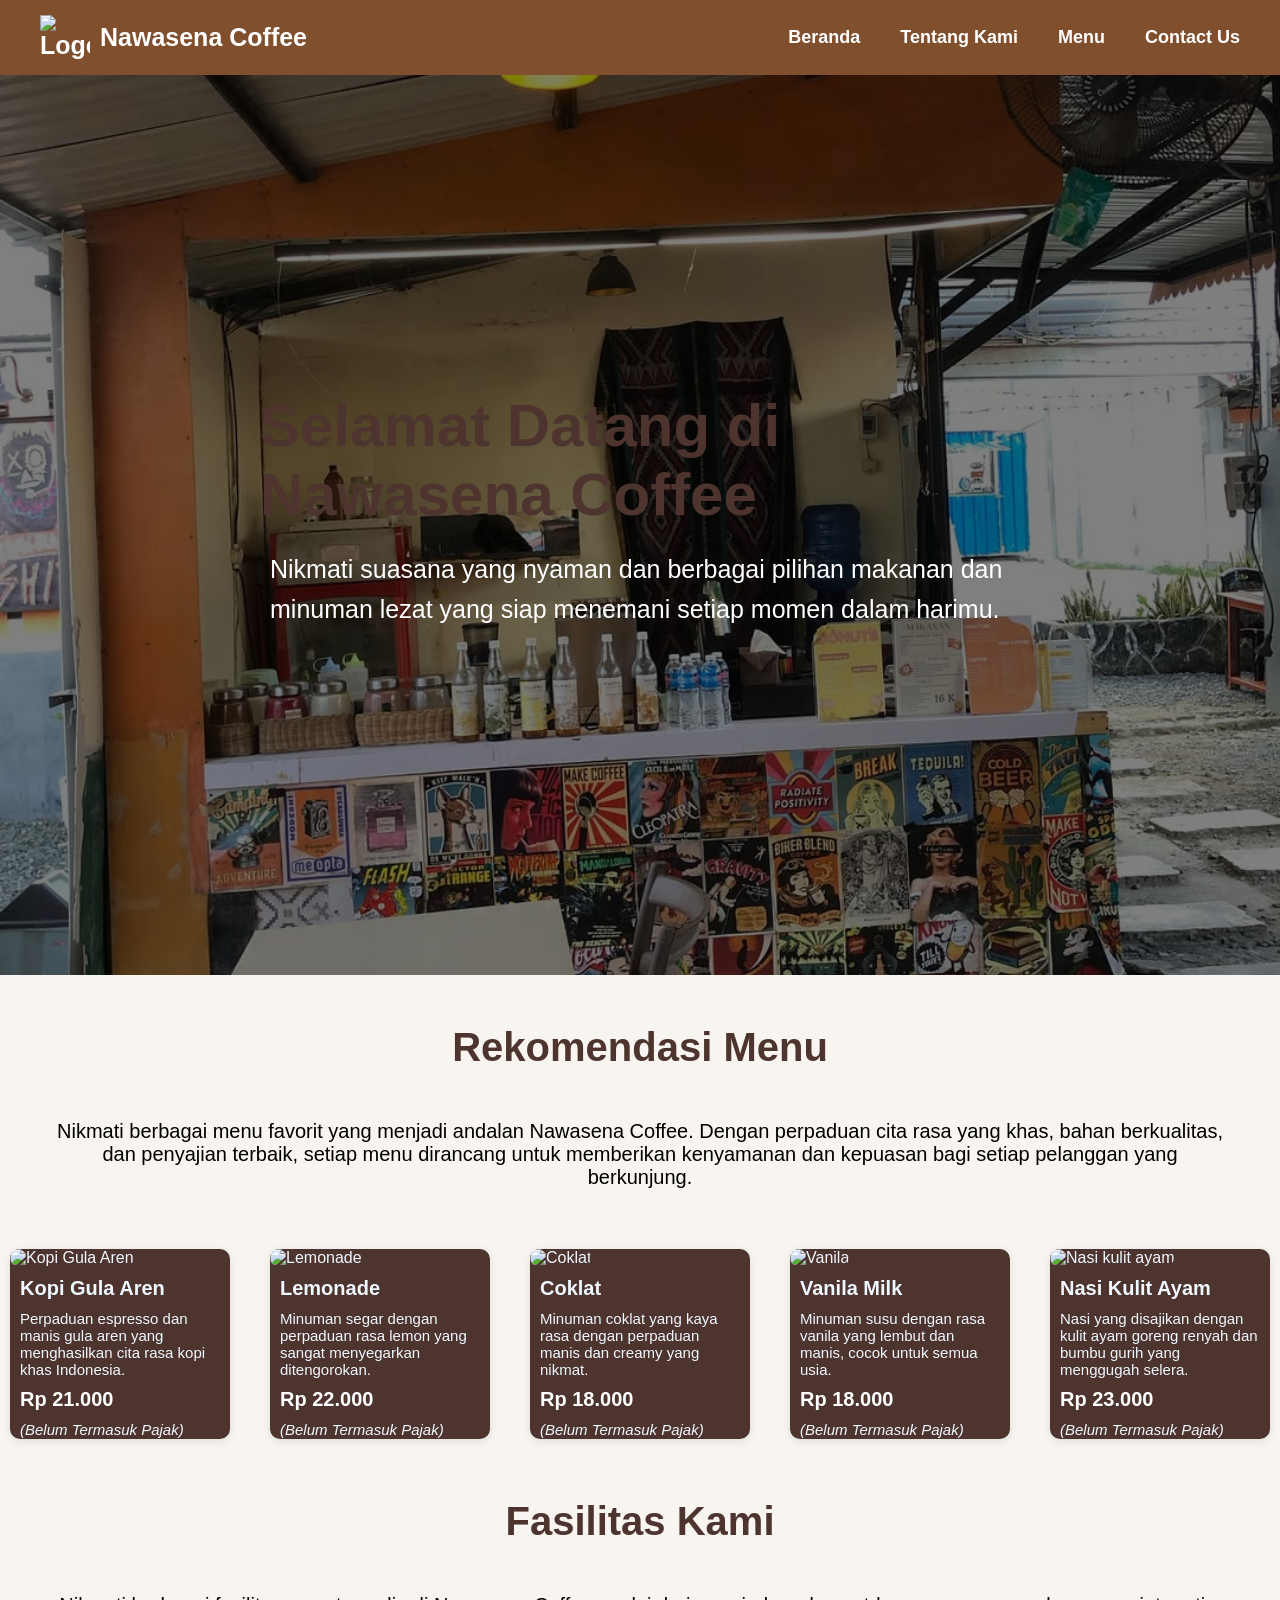
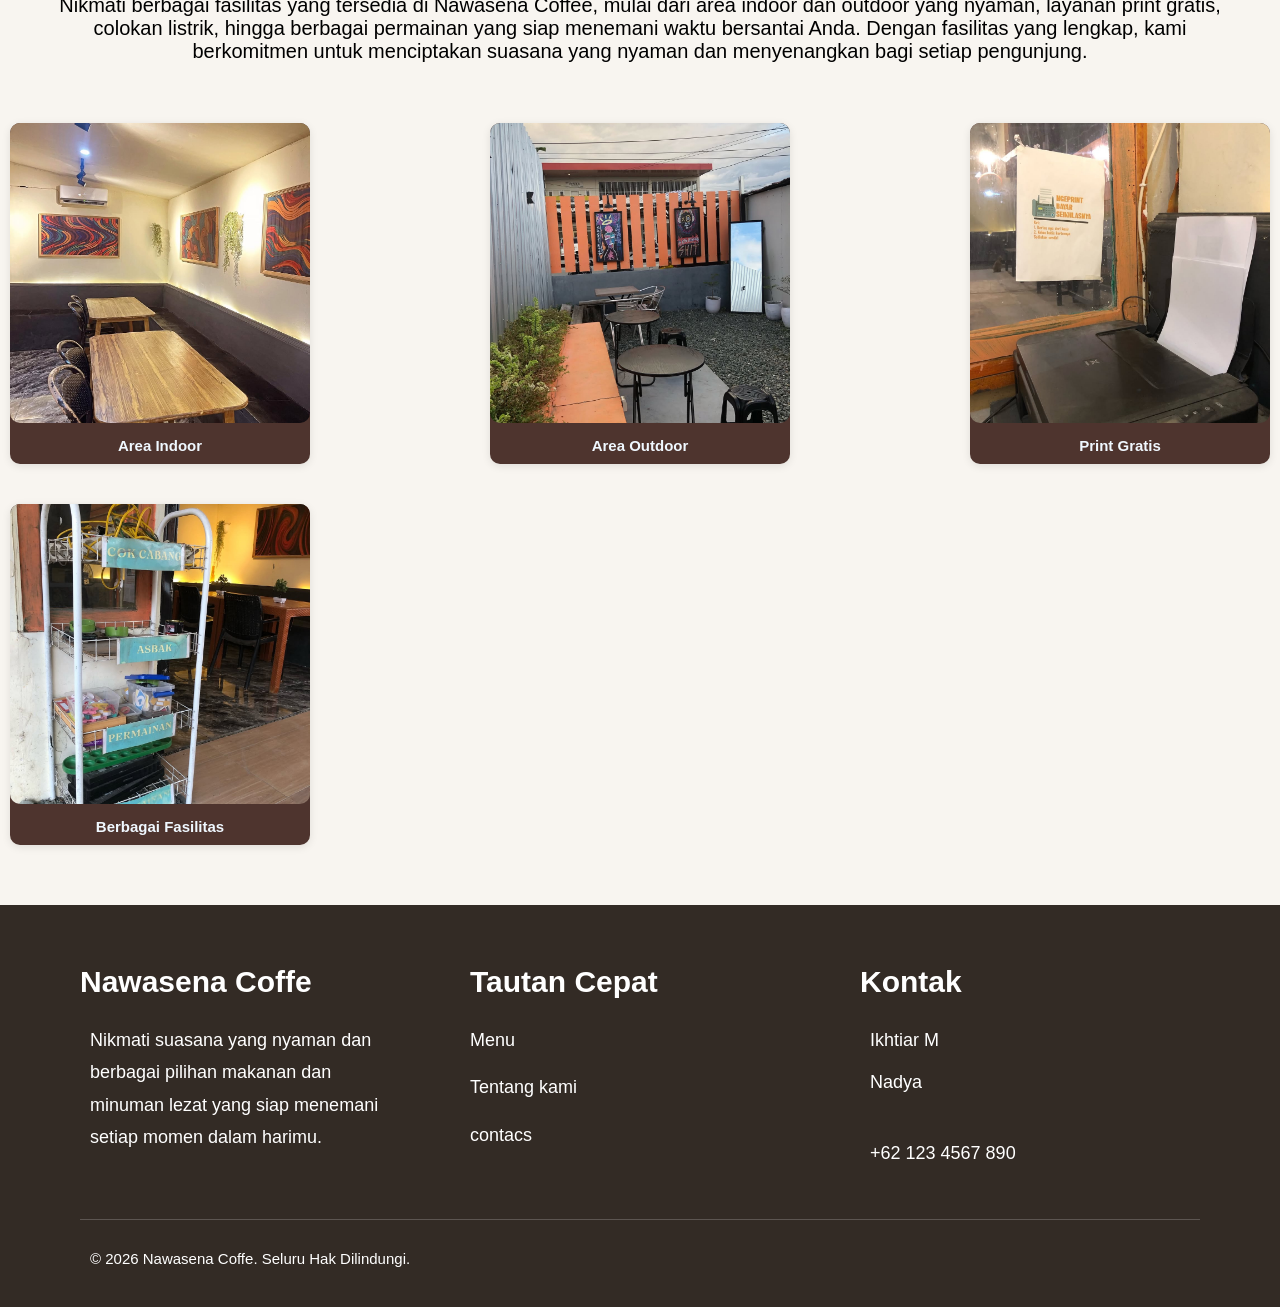
==== index.html @ 740e4eff "Update index.html" ====
<!DOCTYPE html>
<html lang="en">
<head>
    <meta charset="UTF-8">
    <meta name="viewport" content="width=device-width, initial-scale=1.0">
    <title>Submission Team 9</title>
    <link rel="icon" href="logo.png">
    <link rel="stylesheet" href="style.css">
</head>
<body>
    <!-- navbar  -->
    <nav class="navbar"> 
        <div class="logo"><img src="logo.png" alt="Logo"/>Nawasena Coffee</div>
        <div class="container">
            <ul>
                <li><a href="index.html">Beranda</a></li>
                <li><a href="about.html">Tentang Kami</a></li>
                <li><a href="menu.html">Menu</a></li>
                <li><a href="contac.html">Contact Us</a></li>
            </ul>
        </div>
    </nav>

    <section id="home">
        <div class="beranda">
            <h1>Selamat Datang di Nawasena Coffee</h1>
            <p>Nikmati suasana yang nyaman dan berbagai pilihan makanan dan minuman lezat yang siap menemani setiap momen dalam harimu.</p>
            
        </div>
    </section>

    <section id="menu">
        <h2 class="judul-about">Rekomendasi Menu</h2>
        <p class="penjelasan">Nikmati berbagai menu favorit yang menjadi andalan Nawasena Coffee. Dengan perpaduan cita rasa yang khas, bahan berkualitas, dan penyajian terbaik, setiap menu dirancang untuk memberikan kenyamanan dan kepuasan bagi setiap pelanggan yang berkunjung.</p>
        <div class="Menu-Favorit">

        <figure>
            <img src="https://i.pinimg.com/1200x/e1/e5/6a/e1e56ad797792c582b3ac7709dc11cc1.jpg" alt="Kopi Gula Aren">
            <div class="Nama-menu">Kopi Gula Aren</div>
            <p>Perpaduan espresso dan manis gula aren yang menghasilkan cita rasa kopi khas Indonesia.</p>
            <div class="Harga">Rp 21.000</div>
            <i>(Belum Termasuk Pajak)</i>
        </figure>

        <figure>
            <img src="https://i.pinimg.com/736x/85/42/96/8542968d713094dfc9afc2fe56195258.jpg" alt="Lemonade">
            <div class="Nama-menu">Lemonade</div>
            <p>Minuman segar dengan perpaduan rasa lemon yang sangat menyegarkan ditengorokan.</p>
            <div class="Harga">Rp 22.000</div>
            <i>(Belum Termasuk Pajak)</i>
        </figure>
        <figure>
            <img src="https://i.pinimg.com/1200x/49/d2/1b/49d21be8b47cee64b48fbe15bdab109b.jpg" alt="Coklat">
            <div class="Nama-menu">Coklat</div>
            <p>Minuman coklat yang kaya rasa dengan perpaduan manis dan creamy yang nikmat.</p>
            <div class="Harga">Rp 18.000</div>
            <i>(Belum Termasuk Pajak)</i>
        </figure>

        <figure>
            <img src="https://i.pinimg.com/736x/5d/8b/67/5d8b6707b55198d8dd37fbfe033009ef.jpg" alt="Vanila">
            <div class="Nama-menu">Vanila Milk</div>
            <p>Minuman susu dengan rasa vanila yang lembut dan manis, cocok untuk semua usia.</p>
            <div class="Harga">Rp 18.000</div>
            <i>(Belum Termasuk Pajak)</i>
        </figure>

        <figure>
            <img src="https://i.pinimg.com/736x/4a/c9/8c/4ac98c62cc4059598ee12367e605b5a5.jpg" alt="Nasi kulit ayam">
            <div class="Nama-menu">Nasi Kulit Ayam</div>
            <p>Nasi yang disajikan dengan kulit ayam goreng renyah dan bumbu gurih yang menggugah selera.</p>
            <div class="Harga">Rp 23.000</div>
            <i>(Belum Termasuk Pajak)</i>
        </figure>
    </div>

    </section>

    <section id="fasilitas">
        <h2 class="judul-about">Fasilitas Kami</h2>
        <p class="penjelasan">Nikmati berbagai fasilitas yang tersedia di Nawasena Coffee, mulai dari area indoor dan outdoor yang nyaman, layanan print gratis, colokan listrik, hingga berbagai permainan yang siap menemani waktu bersantai Anda. Dengan fasilitas yang lengkap, kami berkomitmen untuk menciptakan suasana yang nyaman dan menyenangkan bagi setiap pengunjung.</p>
        <div class="about-container">
            <figure>
                <img src="image\indoor.jpeg" alt="Area Indoor">
                <p>Area Indoor</p>
            </figure>

            <figure>
                <img src="image\outdoor.jpeg" alt="Area Outdoor">
                <p>Area Outdoor</p>
            </figure>

            <figure>
                <img src="image\print.jpeg" alt="Print Gratis">
                <p>Print Gratis</p>
            </figure>

            <figure>
                <img src="image\fasilitas.jpeg" alt="Fasilitas">
                <p>Berbagai Fasilitas</p>
            </figure>
        </div> 
    </section>
    
    <!-- footer -->
    <footer class="footer"> 
        <div class="diatur">
            <div class="Deskripsi">
            <h2>Nawasena Coffe</h2>
            <p>Nikmati suasana yang nyaman dan berbagai pilihan makanan dan minuman lezat yang siap menemani setiap momen dalam harimu.</p>
            </div>
            <div class="navigasi">
            <h3>Tautan Cepat</h3>
            <ul>
                <li><a href="Menu.html">Menu</a></li>
                <li><a href="about.html">Tentang kami</a></li>
                <li><a href="contac.html">contacs</a></li>
            </ul>
            </div>
            <div class="Kontak">
                <h3>Kontak</h3>
                <p>Ikhtiar M</p>
                <p>Nadya</p>
                <br>
                <p>+62 123 4567 890</p>
            </div>
        </div>
        <hr>
        <p>&copy; 2026 Nawasena Coffe. Seluru Hak Dilindungi.</p>
    </footer>
</body>
</html>
---- style.css ----
/* navbar */
*{
    margin: 0;
    padding: 0;
    box-sizing: border-box;
}

.navbar{
    position: sticky;
    top: 0;
    left: 0;
    width: 100%;
    height: 75px;
    display: flex;
    justify-content: space-between;
    align-items: center;
    padding: 5px 40px;
    background-color: rgb(128, 80, 46);
    z-index: 999;
}

.logo{
    display: flex;
    align-items: center;
    gap: 10px;
    font-size:25px;
    font-weight: 600;
    color: #ffffff;
}

.logo img{
    width: 50px;
}

.container ul{
    display: flex;
    gap: 40px;
    list-style: none;
    align-items: center;
}

.container ul li a{
    text-decoration: none;
    color: #ffffff;
    font-size: 18px;
    font-weight: 600;
}

.container ul li a:hover{
    border-bottom: 2px solid #c58a5c;
}

/* Beranda */
#home{
    height: 100vh;

    background-image:
        linear-gradient(
            rgba(0,0,0,0.5),
            rgba(0,0,0,0.5)
        ),
        url("image\\background beranda.jpeg");

    background-size: cover;
    background-position: center;
    background-repeat: no-repeat;

    display: flex;
    justify-content: center;
    align-items: center;
}

.beranda{
    text-align: left;
    color: white;
    max-width: 800px;
    padding: 20px;
}

.beranda h1{
    font-family: Arial, Helvetica, sans-serif;
    font-size: 60px;
    margin-bottom: 20px;
    color: #4e342e;
    text-align: left;
}

.beranda p{
    font-size: 25px;
    line-height: 1.6;
    margin-bottom: 30px;
}

.beranda a{
    display: inline-block;
    text-decoration: none;
    background-color: #c58a5c;
    color: white;
    padding: 15px 35px;
    border-radius: 8px;
    font-size: 18px;
    font-weight: bold;
    transition: 0.3s;
}
.penjelasan {
    margin: 50px;
    text-align: center;
    font-family: Arial, Helvetica, sans-serif;
    font-size: 20px;
}

.beranda a:hover{
    background-color: #a86f44;
}


/* About */
.tentang-kami{
    max-width: 1000px;
    margin: 40px auto;
    padding: 0 20px
}

.tentang-kami h1{
    text-align: center;
    margin-bottom: 60px;
    font-size: 50px;
    color:#4e342e;
    margin-top: 60px;
}

.tentang-kami p{
    text-align: left;
    font-size: 18px;
    line-height: 1.8;
    margin-bottom: 15px;
}
.judul-about{
    text-align: center;
    margin: 50px 0 40px;
    color: #4e342e;
    font-size: 40px;
}
.about-container{
    display: flex;
    gap: 20px;
    justify-content: space-between;
    flex-wrap: wrap;
    margin-bottom: 50px;
    margin-top: 40px;
}

.about-container figure{
    width: 300px;
    margin: 10px;
    border: 1px ;
    border-radius: 10px;
    box-shadow: 0 2px 8px rgba(0,0,0,0.1);
}

.about-container figure p{
    font-size: 15px;
    text-align: center;
    font-weight: bold;
    font-style: normal;
}

/* menu */
figure {
    width: 350px;
    margin: 10px;
    border: 1px ;
    border-radius: 10px;
    box-shadow: 0 2px 8px rgba(0,0,0,0.1);
    background-color: #4e342e;
    color: aliceblue;
    transition: 0.3s;
}
figure:hover {
    transform: translateY(-8px)
}
figure img {
    width: 100%;
    height: 300px;
    border-radius: 10px;
    object-fit: cover;
}
.Harga {
    font-family: Arial, Helvetica, sans-serif;
    font-weight: bold;
    color: rgb(255, 255, 255);
    margin: 10px;
    font-size: 20px;
}
.Nama-menu {
    font-family: Arial, Helvetica, sans-serif;
    font-weight: bold;
    font-size: 20px;
    margin: 10px;
}
.Menu-Favorit {
    display: flex;
    gap: 20px;
    margin-bottom: 50px;
}
.Coffe {
    display: flex;
    gap: 20px;
    margin-bottom: 50px;
}
#Pilihan {
    width: 200px;
    height: 50px;
    margin: 10px;
    background-color: #4e342e;
    color: white;
    font-family: Arial, Helvetica, sans-serif;
    font-size: 20px;
    text-align: center;
    border-radius: 5px;
    cursor: pointer;
    margin-bottom: 20px;
}
.daftar-menu {
    font-size: 50px;
    text-align: center;
    font-weight: bold;
    color: #4e342e;
    text-shadow: black;
    margin-top: 60px;
    margin-bottom: 50px;
}
.Makanan {
    display: flex;
    gap: 20px;
    margin-bottom: 50px;
}
.Non-coffe {
    display: flex;
    gap: 20px;
    margin-bottom: 50px;
}
p {
    font-size: 15px;
    margin: 10px;
}
i {
    font-size: 15px;
    margin: 10px;
}

/* footer */
.footer {
    background-color: rgb(51, 43, 37);
    color: white;
    padding: 60px 80px 30px;
}

.diatur {
    display: flex;
    justify-content: space-between;
    flex-wrap: wrap;
    gap: 50px;
}

.diatur div {
    flex: 1;
    min-width: 250px;
}

.diatur h2,
.diatur h3 {
    margin-bottom: 25px;
    font-size: 30px;
}

.diatur p,
.diatur li {
    font-size: 18px;
    line-height: 1.8;
}

.footer ul {
    list-style: none;
    padding: 0;
}

.footer ul li {
    margin-bottom: 15px;
}

.footer a {
    color: white;
    text-decoration: none;
    transition: 0.3s;
}

.footer a:hover {
    text-decoration: underline;
}


.footer hr {
    border: none;
    border-top: 1px solid rgba(255,255,255,0.2);
    margin: 40px 0 30px;
}

.footer a:hover {
    text-decoration: underline;
}

/* contac  */
*{
    margin: 0;
    padding: 0;
    box-sizing: border-box;
}

body{
    font-family: Arial, Helvetica, sans-serif;
    background-color: #f8f5f0;
}

/* Contact Section */
.contact{
    padding: 60px 10%;
    text-align: center;
    margin-bottom: 10px;
    
}

.contact h1{
    color: #4e342e;
    font-size: 50px;
    font-weight: bold;
}

.subtitle{
    color: #666;
    margin-bottom: 40px;
}

.contact-container{
    display: grid;
    grid-template-columns: repeat(auto-fit, minmax(250px,1fr));
    gap: 25px;
}

.contac{
    background-color: white;
    padding: 30px;
    border-radius: 15px;
    box-shadow: 0 5px 15px rgba(0,0,0,0.1);
    transition: 0.3s;
    margin-top: 45px;
    margin-bottom: 45px;
}

.contac:hover{
    transform: translateY(-8px);
}

.contac h2{
    color: #4e342e;
    margin-bottom: 15px;
}

.contac p{
    color: #555;
    line-height: 1.8;
}

/* Sosial Media */
.sosmed{
    display: flex;
    flex-direction: column;
    gap: 10px;
}

.sosmed a{
    text-decoration: none;
    background-color: rgb(128, 80, 46);
    color: white;
    padding: 10px;
    border-radius: 8px;
    transition: 0.3s;
}

.sosmed a:hover{
    background-color: #6d4c41;
}

/* Responsive */
@media(max-width:768px){

    .navbar{
        flex-direction: column;
        gap: 15px;
    }

    .navbar ul{
        flex-wrap: wrap;
        justify-content: center;
    }

    .contact h1{
        font-size: 30px;
    }
}
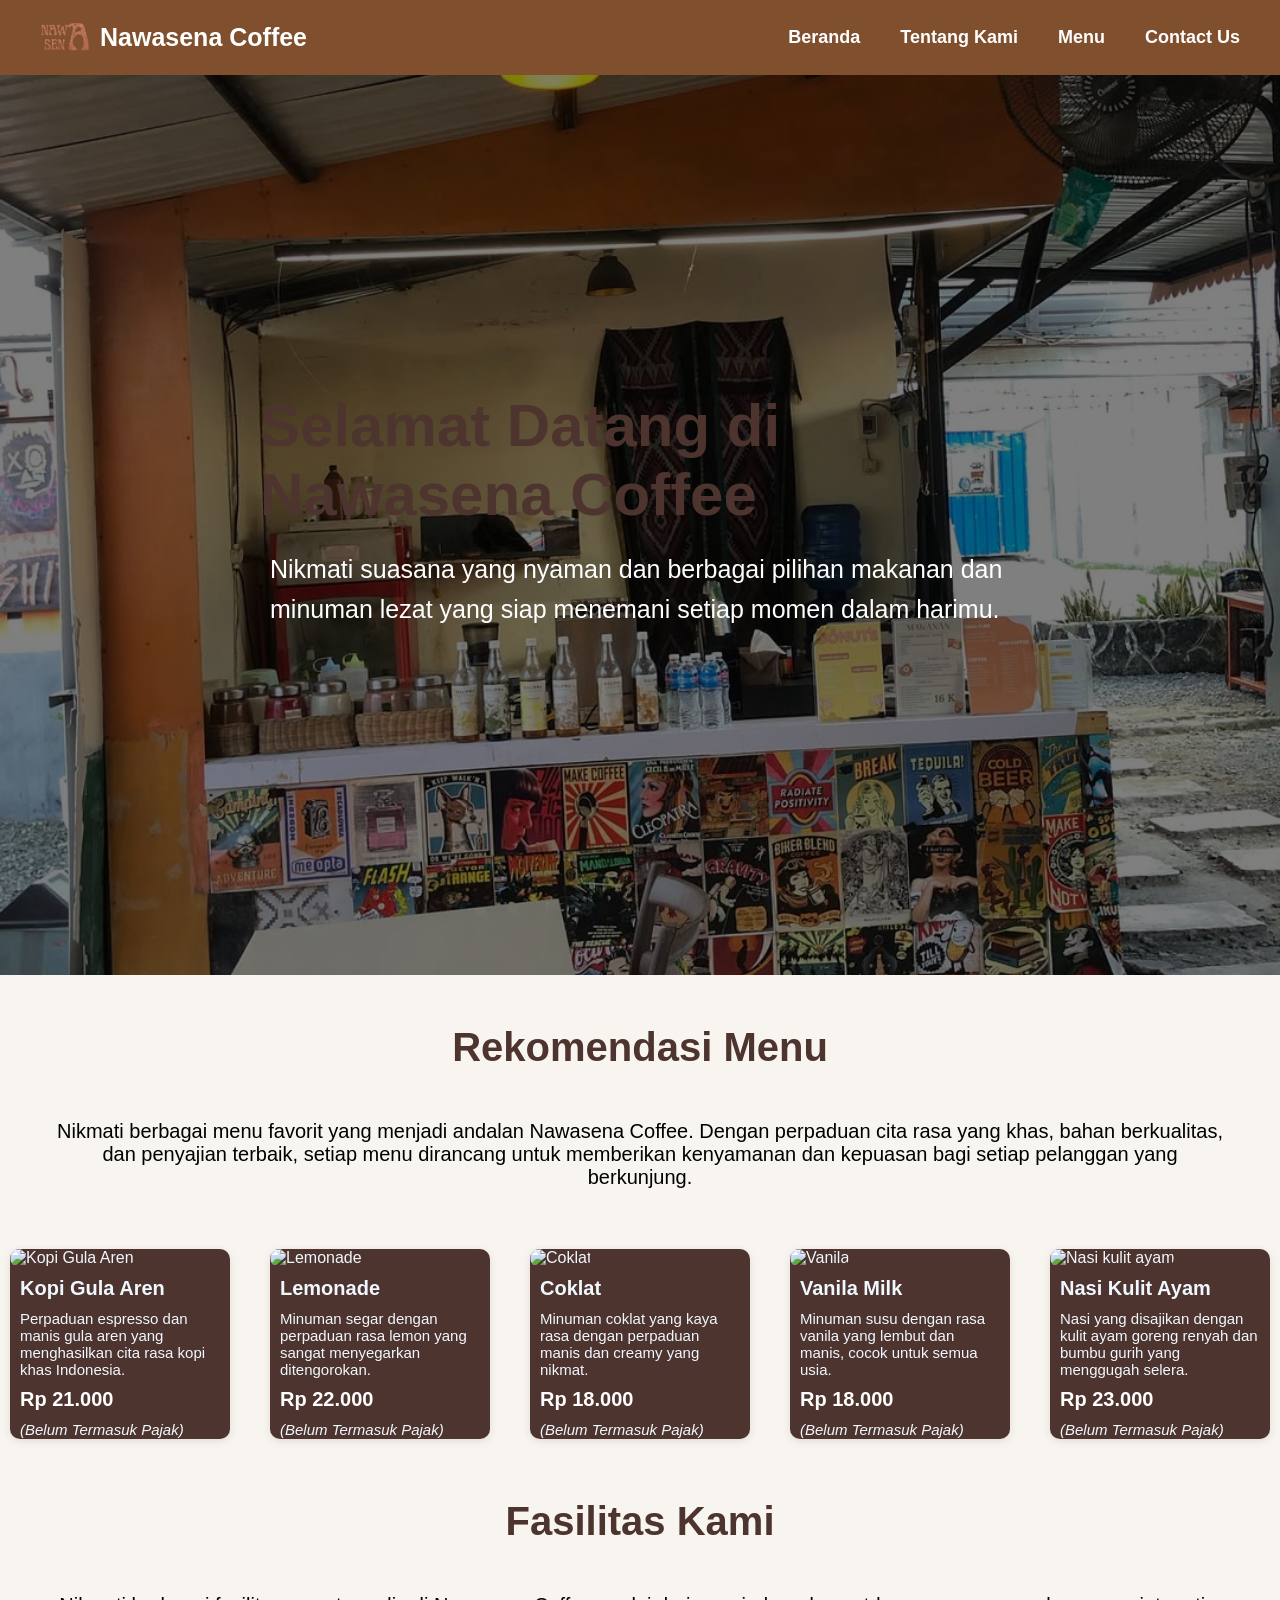
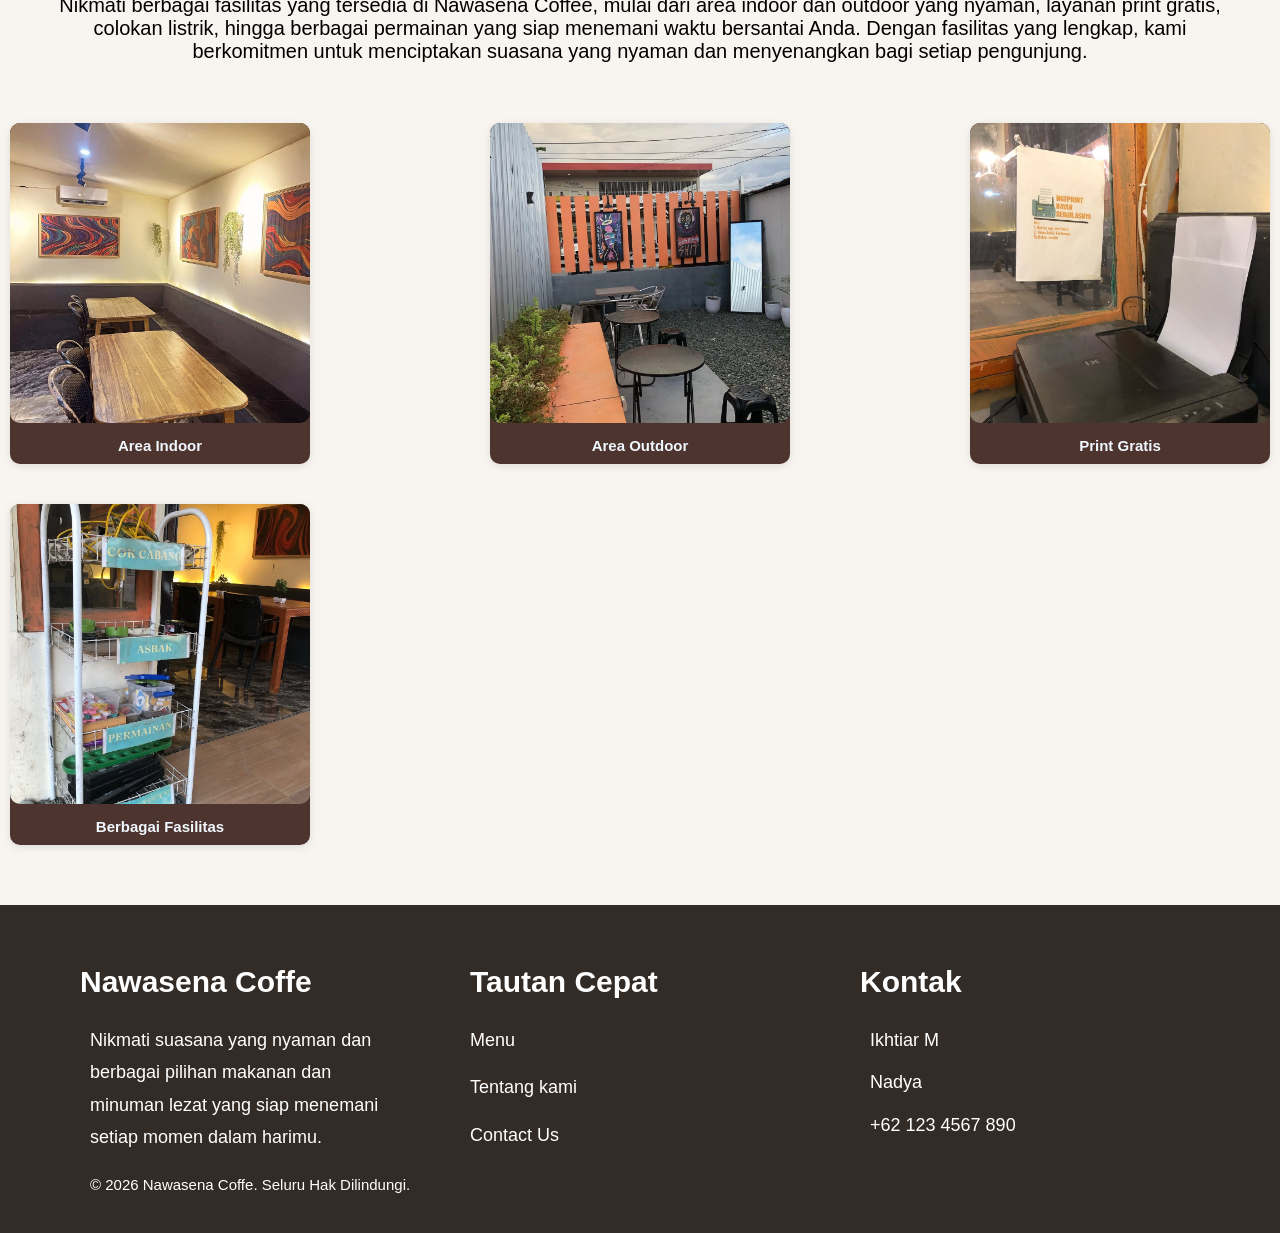
==== commit 6f6a2bbd: "update lagi" ====
--- a/index.html
+++ b/index.html
@@ -4,13 +4,13 @@
     <meta charset="UTF-8">
     <meta name="viewport" content="width=device-width, initial-scale=1.0">
     <title>Submission Team 9</title>
-    <link rel="icon" href="logo.png">
+    <link rel="icon" href="image\Logo.png">
     <link rel="stylesheet" href="style.css">
 </head>
 <body>
     <!-- navbar  -->
     <nav class="navbar"> 
-        <div class="logo"><img src="logo.png" alt="Logo"/>Nawasena Coffee</div>
+        <div class="logo"><img src="image\Logo.png" alt="Logo"/>Nawasena Coffee</div>
         <div class="container">
             <ul>
                 <li><a href="index.html">Beranda</a></li>
@@ -114,18 +114,16 @@
             <ul>
                 <li><a href="Menu.html">Menu</a></li>
                 <li><a href="about.html">Tentang kami</a></li>
-                <li><a href="contac.html">contacs</a></li>
+                <li><a href="contac.html">Contact Us</a></li>
             </ul>
             </div>
             <div class="Kontak">
                 <h3>Kontak</h3>
                 <p>Ikhtiar M</p>
                 <p>Nadya</p>
-                <br>
                 <p>+62 123 4567 890</p>
             </div>
         </div>
-        <hr>
         <p>&copy; 2026 Nawasena Coffe. Seluru Hak Dilindungi.</p>
     </footer>
 </body>
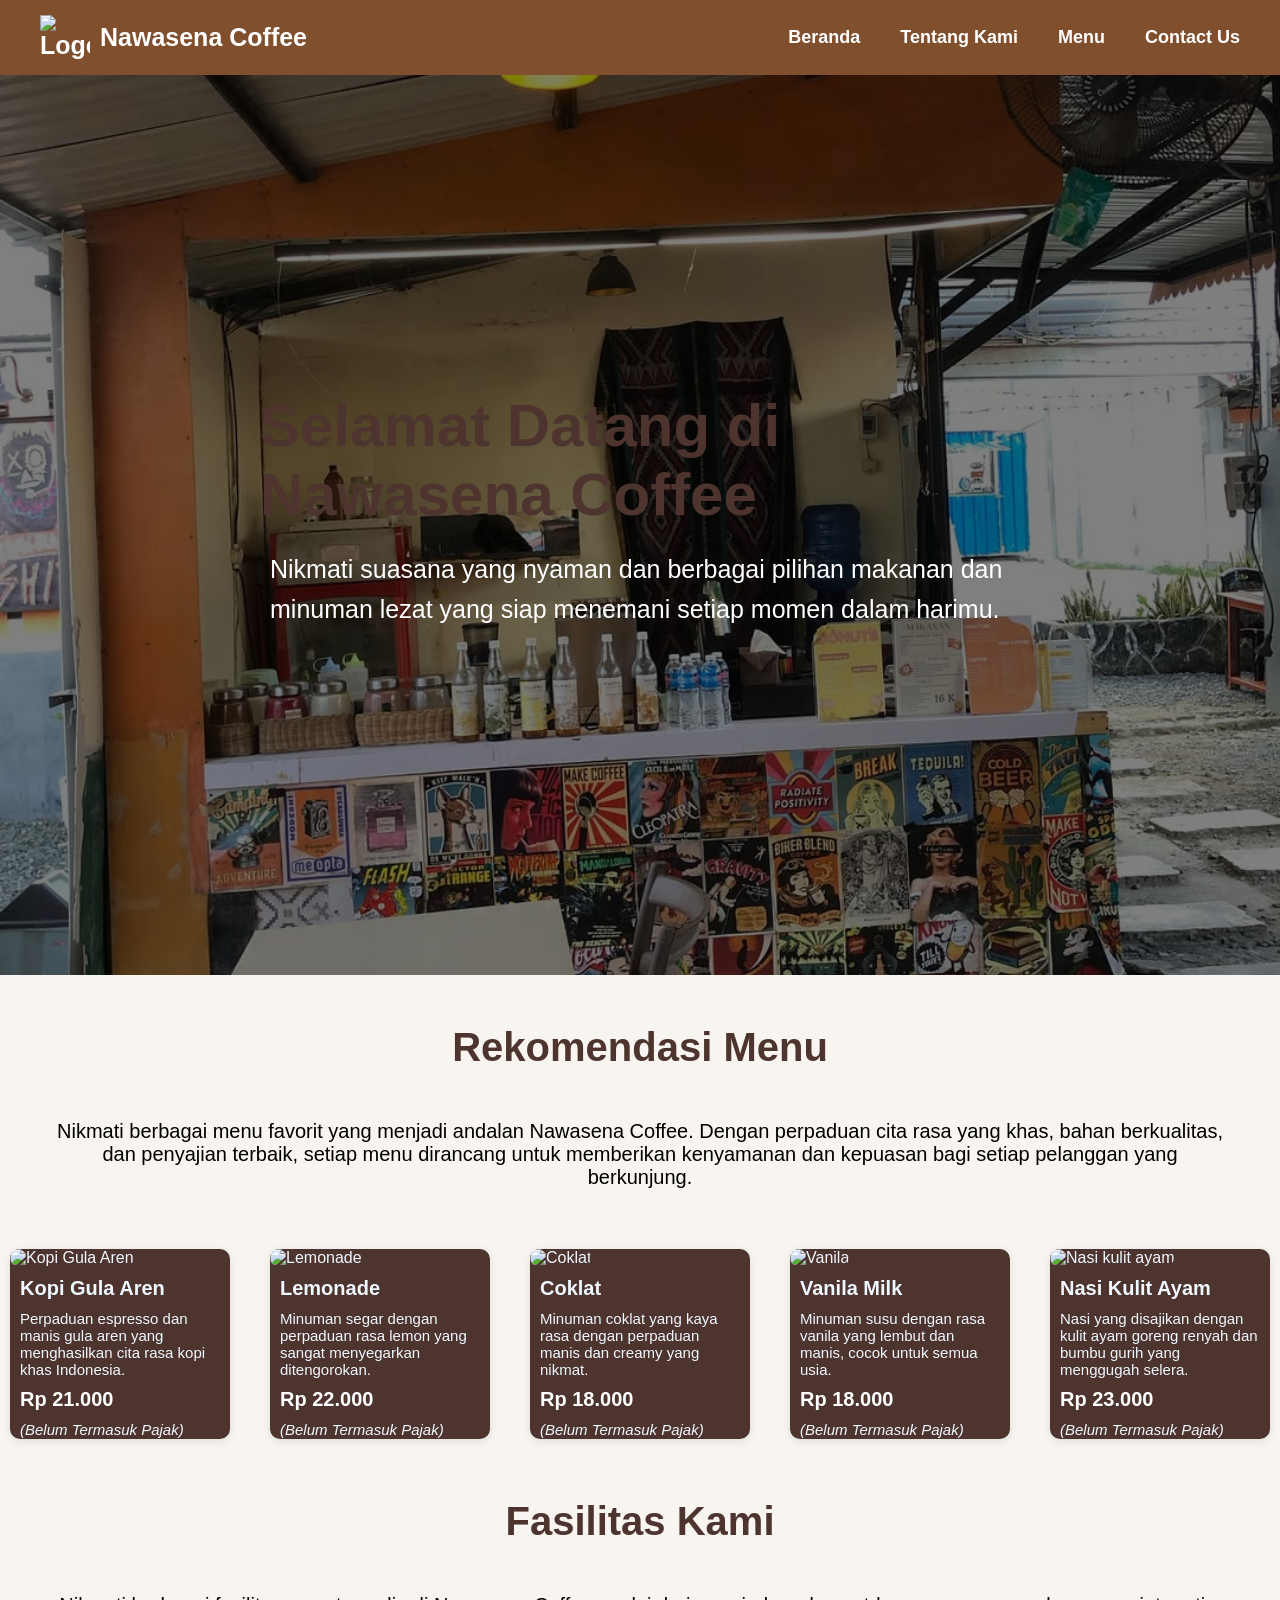
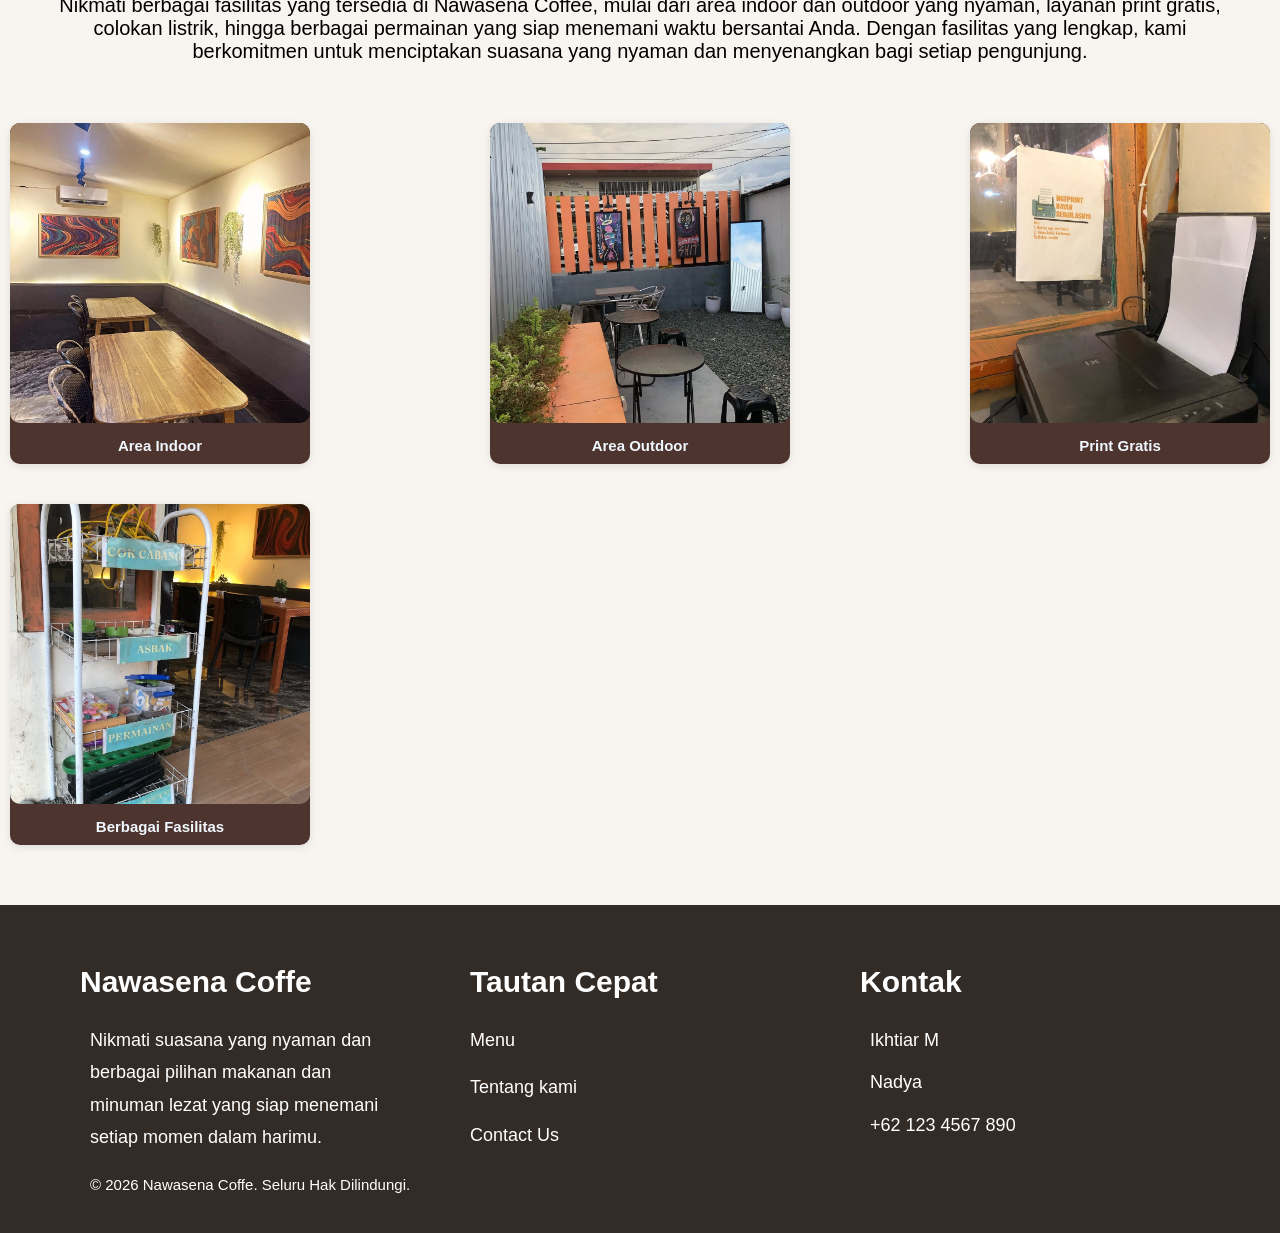
==== commit e633b410: "lagi lagi update" ====
--- a/index.html
+++ b/index.html
@@ -4,13 +4,13 @@
     <meta charset="UTF-8">
     <meta name="viewport" content="width=device-width, initial-scale=1.0">
     <title>Submission Team 9</title>
-    <link rel="icon" href="image\Logo.png">
+    <link rel="icon" href="image\icon.png">
     <link rel="stylesheet" href="style.css">
 </head>
 <body>
     <!-- navbar  -->
     <nav class="navbar"> 
-        <div class="logo"><img src="image\Logo.png" alt="Logo"/>Nawasena Coffee</div>
+        <div class="logo"><img src="image\logo.png" alt="Logo"/>Nawasena Coffee</div>
         <div class="container">
             <ul>
                 <li><a href="index.html">Beranda</a></li>
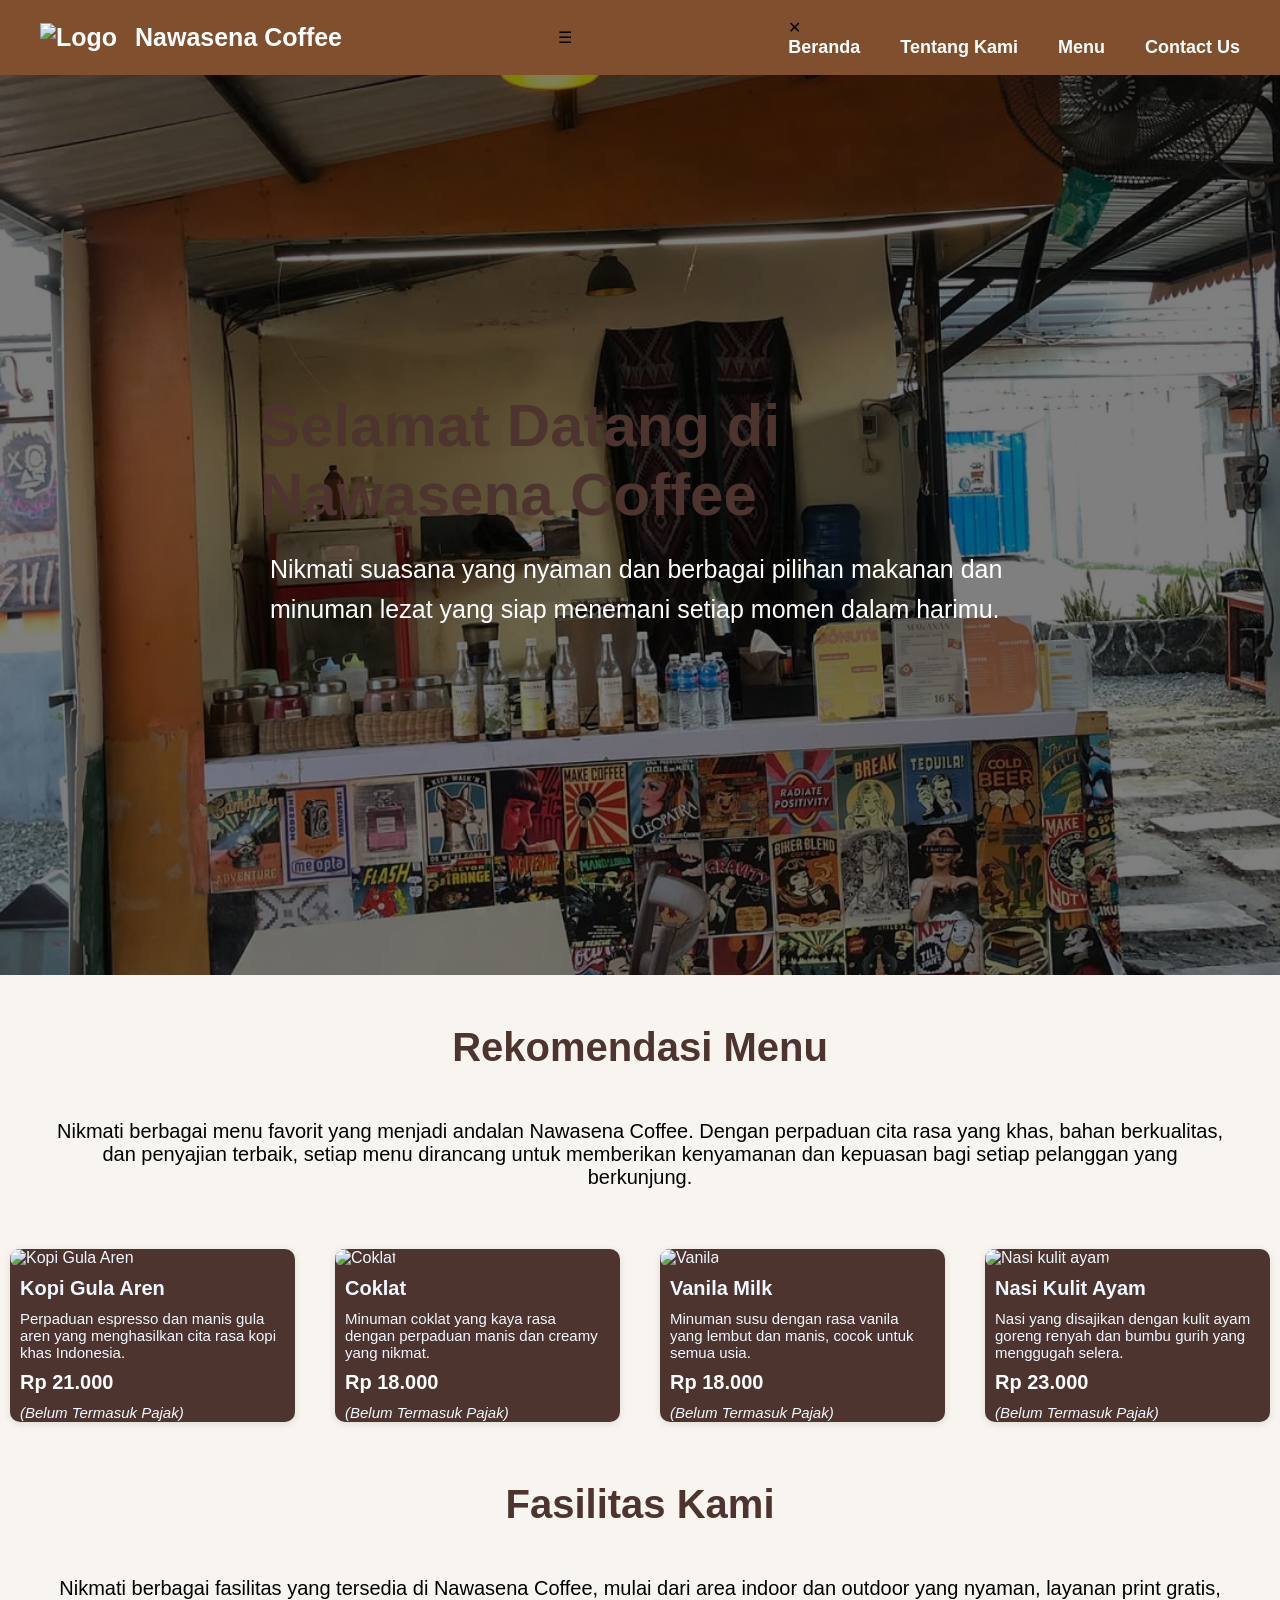
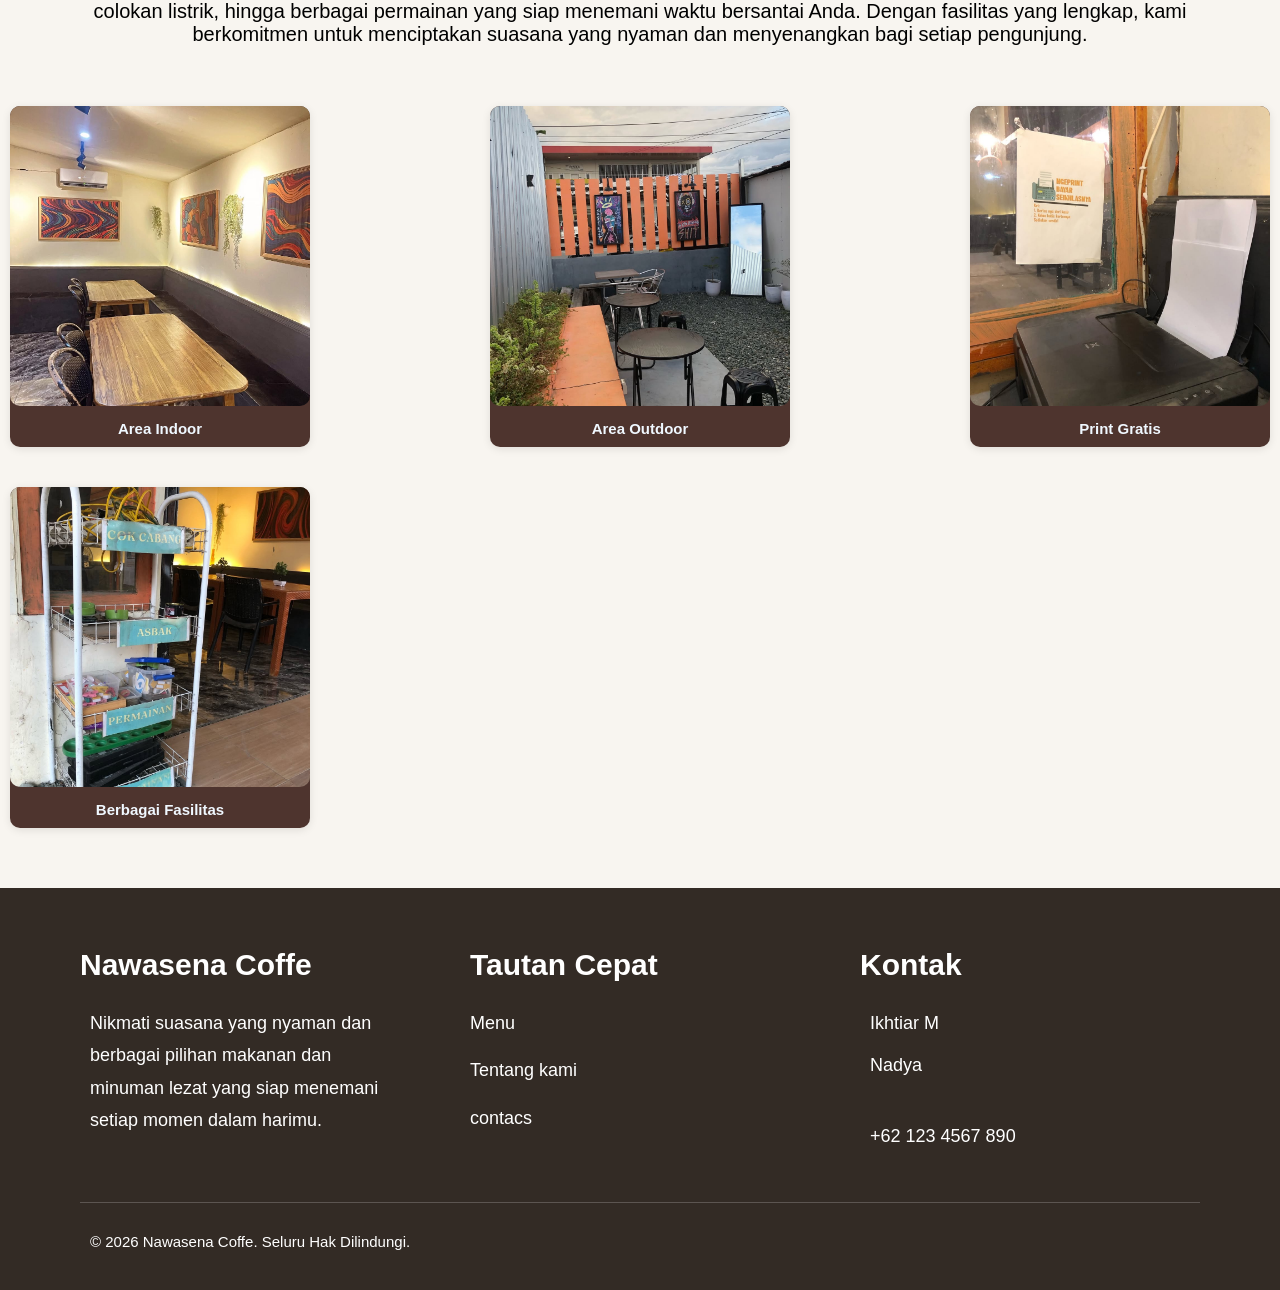
==== commit 074cbb71: "Update index.html" ====
--- a/index.html
+++ b/index.html
@@ -4,14 +4,17 @@
     <meta charset="UTF-8">
     <meta name="viewport" content="width=device-width, initial-scale=1.0">
     <title>Submission Team 9</title>
-    <link rel="icon" href="image\icon.png">
+    <link rel="icon" href="logo.png">
     <link rel="stylesheet" href="style.css">
 </head>
 <body>
+    
     <!-- navbar  -->
-    <nav class="navbar"> 
-        <div class="logo"><img src="image\logo.png" alt="Logo"/>Nawasena Coffee</div>
-        <div class="container">
+    <nav class="navbar">
+        <div class="logo"><img src="logo.png" alt="Logo">Nawasena Coffee</div>
+        <div class="menu-toggle" id="menu-toggle">☰</div>
+        <div class="container" id="menuhp">
+            <div class="close-menu" id="close-menu">✕</div>
             <ul>
                 <li><a href="index.html">Beranda</a></li>
                 <li><a href="about.html">Tentang Kami</a></li>
@@ -39,14 +42,6 @@
             <div class="Nama-menu">Kopi Gula Aren</div>
             <p>Perpaduan espresso dan manis gula aren yang menghasilkan cita rasa kopi khas Indonesia.</p>
             <div class="Harga">Rp 21.000</div>
-            <i>(Belum Termasuk Pajak)</i>
-        </figure>
-
-        <figure>
-            <img src="https://i.pinimg.com/736x/85/42/96/8542968d713094dfc9afc2fe56195258.jpg" alt="Lemonade">
-            <div class="Nama-menu">Lemonade</div>
-            <p>Minuman segar dengan perpaduan rasa lemon yang sangat menyegarkan ditengorokan.</p>
-            <div class="Harga">Rp 22.000</div>
             <i>(Belum Termasuk Pajak)</i>
         </figure>
         <figure>
@@ -114,17 +109,21 @@
             <ul>
                 <li><a href="Menu.html">Menu</a></li>
                 <li><a href="about.html">Tentang kami</a></li>
-                <li><a href="contac.html">Contact Us</a></li>
+                <li><a href="contac.html">contacs</a></li>
             </ul>
             </div>
             <div class="Kontak">
                 <h3>Kontak</h3>
                 <p>Ikhtiar M</p>
                 <p>Nadya</p>
+                <br>
                 <p>+62 123 4567 890</p>
             </div>
         </div>
+        <hr>
         <p>&copy; 2026 Nawasena Coffe. Seluru Hak Dilindungi.</p>
     </footer>
+
+    <script src="script.js"></script>
 </body>
 </html>
--- a/style.css
+++ b/style.css
@@ -29,7 +29,7 @@
 }
 
 .logo img{
-    width: 50px;
+    width: 85px;
 }
 
 .container ul{
@@ -391,21 +391,140 @@
     background-color: #6d4c41;
 }
 
-/* Responsive */
-@media(max-width:768px){
+@media (max-width: 768px){
 
     .navbar{
         flex-direction: column;
+        height: auto;
+        padding: 15px;
+    }
+
+    .logo{
+        font-size: 22px;
+    }
+
+    .logo img{
+        width: 65px;
+    }
+
+    .container ul{
         gap: 15px;
-    }
-
-    .navbar ul{
         flex-wrap: wrap;
         justify-content: center;
     }
 
+    .beranda h1{
+        font-size: 42px;
+        text-align: center;
+    }
+
+    .beranda p{
+        font-size: 20px;
+        text-align: center;
+    }
+
+    .tentang-kami h1,
+    .daftar-menu,
+    .contact h1{
+        font-size: 38px;
+    }
+
+    .judul-about{
+        font-size: 32px;
+    }
+
+    .footer{
+        padding: 40px;
+    }
+}
+
+/* ========================= */
+/* MOBILE */
+/* ========================= */
+@media (max-width: 600px){
+
+    .navbar{
+        gap: 10px;
+    }
+
+    .container ul{
+        flex-direction: column;
+        gap: 10px;
+    }
+
+    .logo{
+        font-size: 20px;
+    }
+
+    .logo img{
+        width: 55px;
+    }
+
+    .beranda{
+        text-align: center;
+    }
+
+    .beranda h1{
+        font-size: 32px;
+    }
+
+    .beranda p{
+        font-size: 18px;
+    }
+
+    .penjelasan{
+        margin: 20px;
+        font-size: 16px;
+    }
+
+    .tentang-kami h1,
+    .daftar-menu,
     .contact h1{
         font-size: 30px;
     }
-}
-
+
+    .judul-about{
+        font-size: 26px;
+    }
+
+    figure{
+        width: 100%;
+        max-width: 320px;
+        margin: 10px auto;
+    }
+
+    figure img{
+        height: 220px;
+    }
+
+    .Menu-Favorit,
+    .Coffe,
+    .Makanan,
+    .Non-coffe,
+    .about-container{
+        flex-wrap: wrap;
+        justify-content: center;
+    }
+
+    #Pilihan{
+        width: 90%;
+        max-width: 300px;
+        display: block;
+        margin: 20px auto;
+    }
+
+    .footer{
+        padding: 30px 20px;
+        text-align: center;
+    }
+
+    .diatur{
+        flex-direction: column;
+        gap: 30px;
+    }
+
+    .diatur h2,
+    .diatur h3{
+        font-size: 24px;
+    }
+}
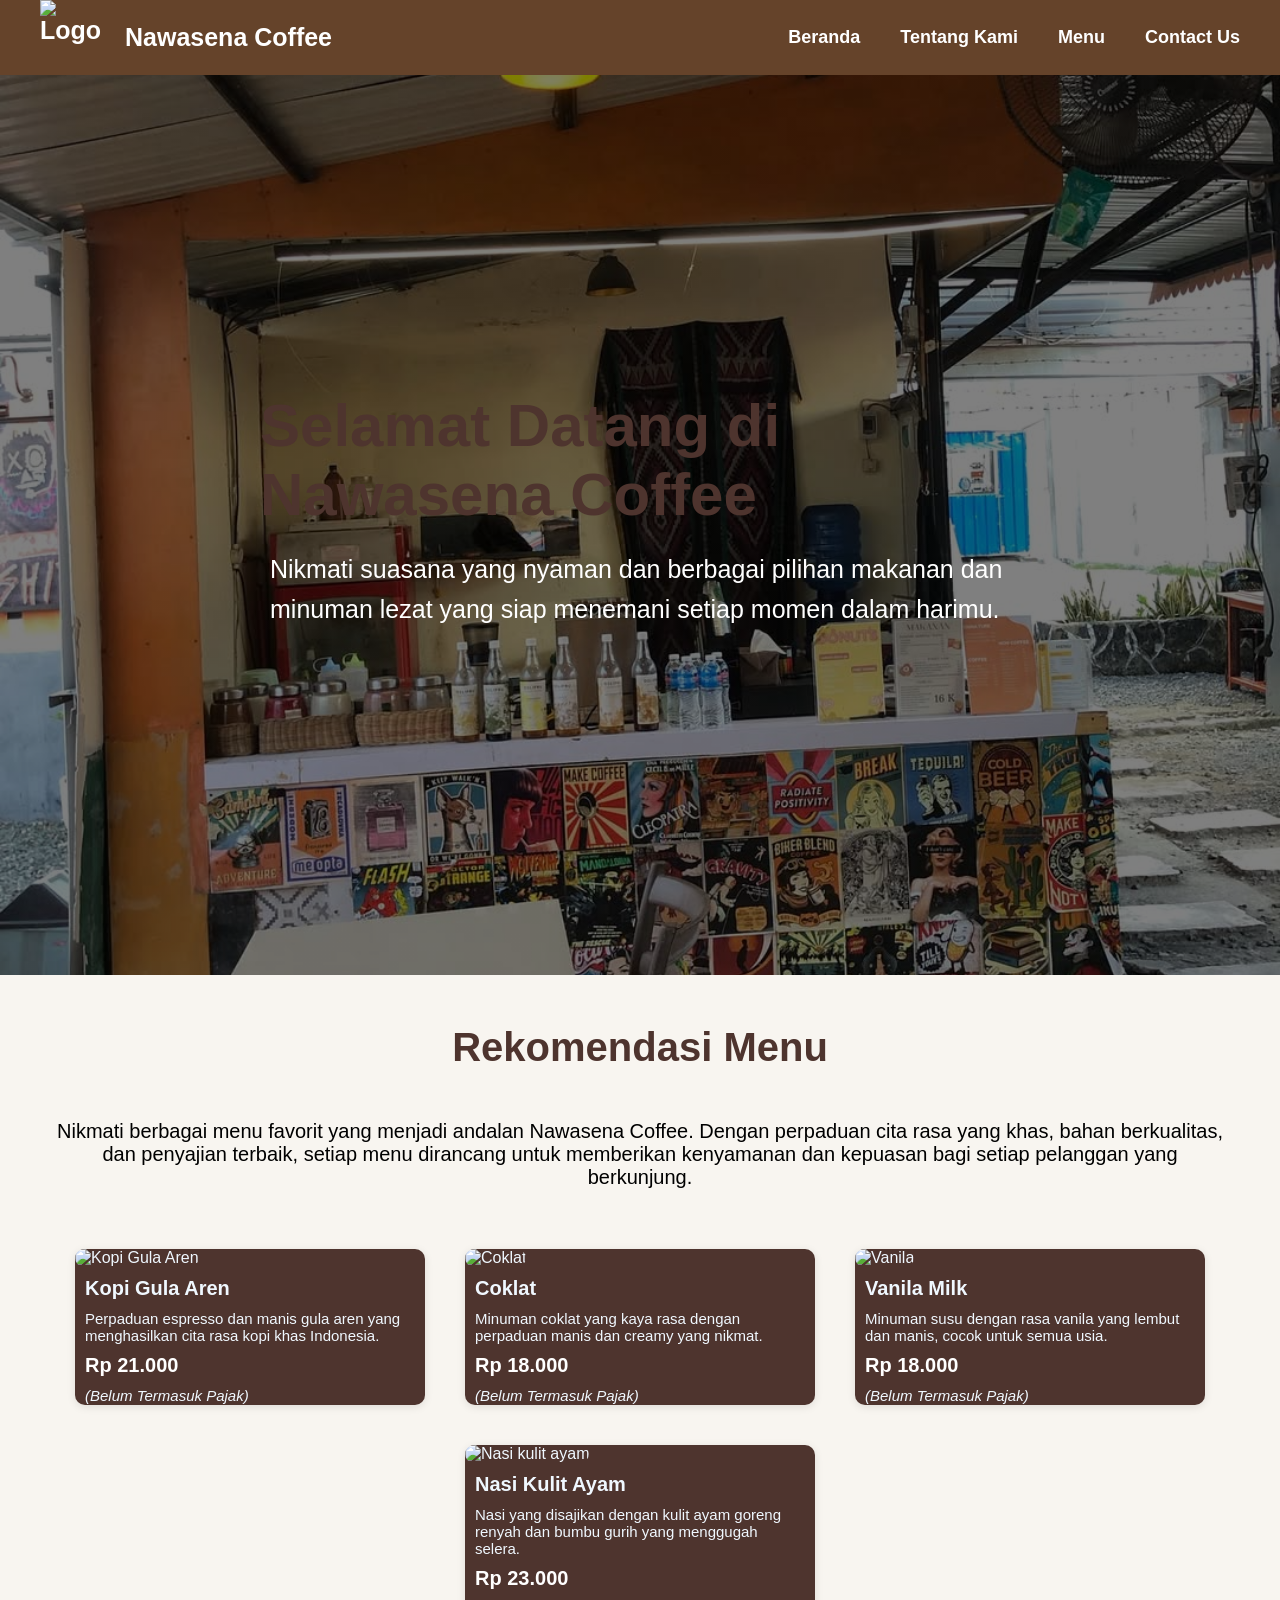
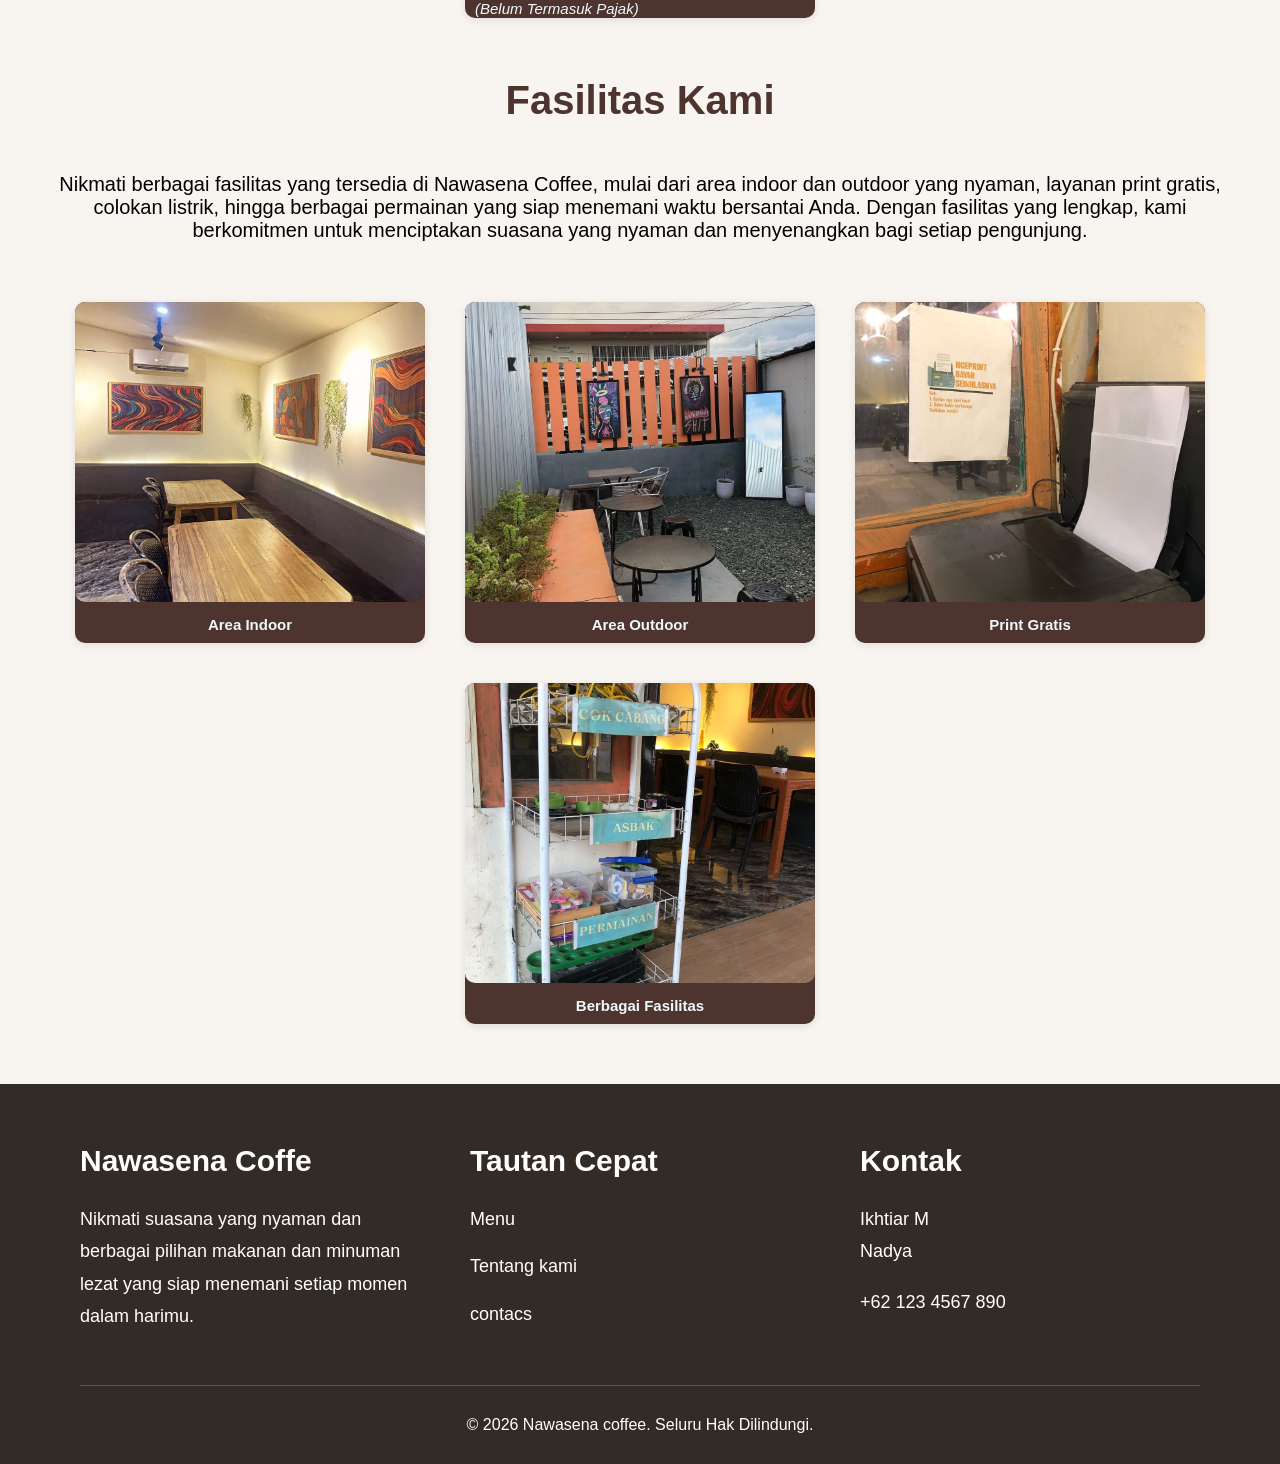
==== commit 755b47cb: "Update index.html" ====
--- a/index.html
+++ b/index.html
@@ -121,7 +121,7 @@
             </div>
         </div>
         <hr>
-        <p>&copy; 2026 Nawasena Coffe. Seluru Hak Dilindungi.</p>
+        <div class="copy">&copy; 2026 Nawasena coffee. Seluru Hak Dilindungi.</div>
     </footer>
 
     <script src="script.js"></script>
--- a/style.css
+++ b/style.css
@@ -15,7 +15,7 @@
     justify-content: space-between;
     align-items: center;
     padding: 5px 40px;
-    background-color: rgb(128, 80, 46);
+    background-color: rgb(101, 67, 42);
     z-index: 999;
 }
 
@@ -26,10 +26,12 @@
     font-size:25px;
     font-weight: 600;
     color: #ffffff;
+    
 }
 
 .logo img{
-    width: 85px;
+    width: 75px;
+    height: 75px;
 }
 
 .container ul{
@@ -143,19 +145,22 @@
 }
 .about-container{
     display: flex;
+    flex-wrap: wrap;
+    justify-content: center;
     gap: 20px;
-    justify-content: space-between;
-    flex-wrap: wrap;
     margin-bottom: 50px;
-    margin-top: 40px;
 }
 
 .about-container figure{
-    width: 300px;
-    margin: 10px;
-    border: 1px ;
-    border-radius: 10px;
-    box-shadow: 0 2px 8px rgba(0,0,0,0.1);
+    width: 100%;
+    max-width: 350px;
+    flex: 1 1 300px;
+}
+
+.about-container figure img{
+    width: 100%;
+    height: 300px;
+    object-fit: cover;
 }
 
 .about-container figure p{
@@ -167,7 +172,9 @@
 
 /* menu */
 figure {
-    width: 350px;
+    width: 100%;
+    max-width: 350px;
+    flex: 1 1 300px; 
     margin: 10px;
     border: 1px ;
     border-radius: 10px;
@@ -185,6 +192,9 @@
     border-radius: 10px;
     object-fit: cover;
 }
+figure p {
+    margin: 10px;
+}
 .Harga {
     font-family: Arial, Helvetica, sans-serif;
     font-weight: bold;
@@ -202,11 +212,15 @@
     display: flex;
     gap: 20px;
     margin-bottom: 50px;
+    flex-wrap: wrap;
+    justify-content: center;
 }
 .Coffe {
     display: flex;
     gap: 20px;
     margin-bottom: 50px;
+    flex-wrap: wrap;
+    justify-content: center;
 }
 #Pilihan {
     width: 200px;
@@ -228,17 +242,21 @@
     color: #4e342e;
     text-shadow: black;
     margin-top: 60px;
-    margin-bottom: 50px;
+    margin-bottom: 15px;
 }
 .Makanan {
     display: flex;
     gap: 20px;
     margin-bottom: 50px;
+    flex-wrap: wrap;
+    justify-content: center;
 }
 .Non-coffe {
     display: flex;
     gap: 20px;
     margin-bottom: 50px;
+    flex-wrap: wrap;
+    justify-content: center;
 }
 p {
     font-size: 15px;
@@ -248,6 +266,17 @@
     font-size: 15px;
     margin: 10px;
 }
+.Kategori-menu[data-kategori="Favorit"] {
+    display: none;
+}
+.garis {
+    width: 100px;
+    height: 5px;
+    background-color: #d5b56e;
+    margin: 0 auto;
+    margin-bottom: 40px;
+}
+
 
 /* footer */
 .footer {
@@ -278,6 +307,7 @@
 .diatur li {
     font-size: 18px;
     line-height: 1.8;
+    margin: 0px;
 }
 
 .footer ul {
@@ -327,6 +357,8 @@
     padding: 60px 10%;
     text-align: center;
     margin-bottom: 10px;
+    cursor: pointer;
+    text-decoration: none;
     
 }
 
@@ -345,6 +377,7 @@
     display: grid;
     grid-template-columns: repeat(auto-fit, minmax(250px,1fr));
     gap: 25px;
+    text-decoration: none;
 }
 
 .contac{
@@ -355,6 +388,7 @@
     transition: 0.3s;
     margin-top: 45px;
     margin-bottom: 45px;
+    text-decoration: none;
 }
 
 .contac:hover{
@@ -370,6 +404,9 @@
     color: #555;
     line-height: 1.8;
 }
+.copy {
+    text-align: center;
+}
 
 /* Sosial Media */
 .sosmed{
@@ -391,140 +428,58 @@
     background-color: #6d4c41;
 }
 
-@media (max-width: 768px){
-
-    .navbar{
-        flex-direction: column;
-        height: auto;
-        padding: 15px;
-    }
-
-    .logo{
-        font-size: 22px;
-    }
-
-    .logo img{
-        width: 65px;
+/* untuk hp  */
+.menu-toggle,
+.close-menu{
+    display:none;
+}
+
+@media (max-width:768px){
+
+    .menu-toggle{
+        display:block;
+        color:white;
+        font-size:35px;
+        cursor:pointer;
+    }
+
+    .container{
+        position: fixed;
+        top: 0;
+        left: -100%;
+        width: 100%;
+        height: 100vh;
+        background: #f8f5f0;
+        transition: 0.4s;
+        z-index: 1000;
+    }
+
+    .container.active{
+        left: 0;
+    }
+
+    .close-menu{
+        display:block;
+        position:absolute;
+        top:20px;
+        right:30px;
+        font-size:40px;
+        color:#4e342e;
+        cursor:pointer;
     }
 
     .container ul{
-        gap: 15px;
-        flex-wrap: wrap;
-        justify-content: center;
-    }
-
-    .beranda h1{
-        font-size: 42px;
-        text-align: center;
-    }
-
-    .beranda p{
-        font-size: 20px;
-        text-align: center;
-    }
-
-    .tentang-kami h1,
-    .daftar-menu,
-    .contact h1{
-        font-size: 38px;
-    }
-
-    .judul-about{
-        font-size: 32px;
-    }
-
-    .footer{
-        padding: 40px;
-    }
-}
-
-/* ========================= */
-/* MOBILE */
-/* ========================= */
-@media (max-width: 600px){
-
-    .navbar{
-        gap: 10px;
-    }
-
-    .container ul{
-        flex-direction: column;
-        gap: 10px;
-    }
-
-    .logo{
-        font-size: 20px;
-    }
-
-    .logo img{
-        width: 55px;
-    }
-
-    .beranda{
-        text-align: center;
-    }
-
-    .beranda h1{
-        font-size: 32px;
-    }
-
-    .beranda p{
-        font-size: 18px;
-    }
-
-    .penjelasan{
-        margin: 20px;
-        font-size: 16px;
-    }
-
-    .tentang-kami h1,
-    .daftar-menu,
-    .contact h1{
-        font-size: 30px;
-    }
-
-    .judul-about{
-        font-size: 26px;
-    }
-
-    figure{
-        width: 100%;
-        max-width: 320px;
-        margin: 10px auto;
-    }
-
-    figure img{
-        height: 220px;
-    }
-
-    .Menu-Favorit,
-    .Coffe,
-    .Makanan,
-    .Non-coffe,
-    .about-container{
-        flex-wrap: wrap;
-        justify-content: center;
-    }
-
-    #Pilihan{
-        width: 90%;
-        max-width: 300px;
-        display: block;
-        margin: 20px auto;
-    }
-
-    .footer{
-        padding: 30px 20px;
-        text-align: center;
-    }
-
-    .diatur{
-        flex-direction: column;
-        gap: 30px;
-    }
-
-    .diatur h2,
-    .diatur h3{
-        font-size: 24px;
-    }
-}
+        height:100%;
+        display:flex;
+        flex-direction:column;
+        justify-content:center;
+        align-items:center;
+        gap:40px;
+    }
+
+    .container ul li a{
+        color:#4e342e;
+        font-size:28px;
+    }
+}
+
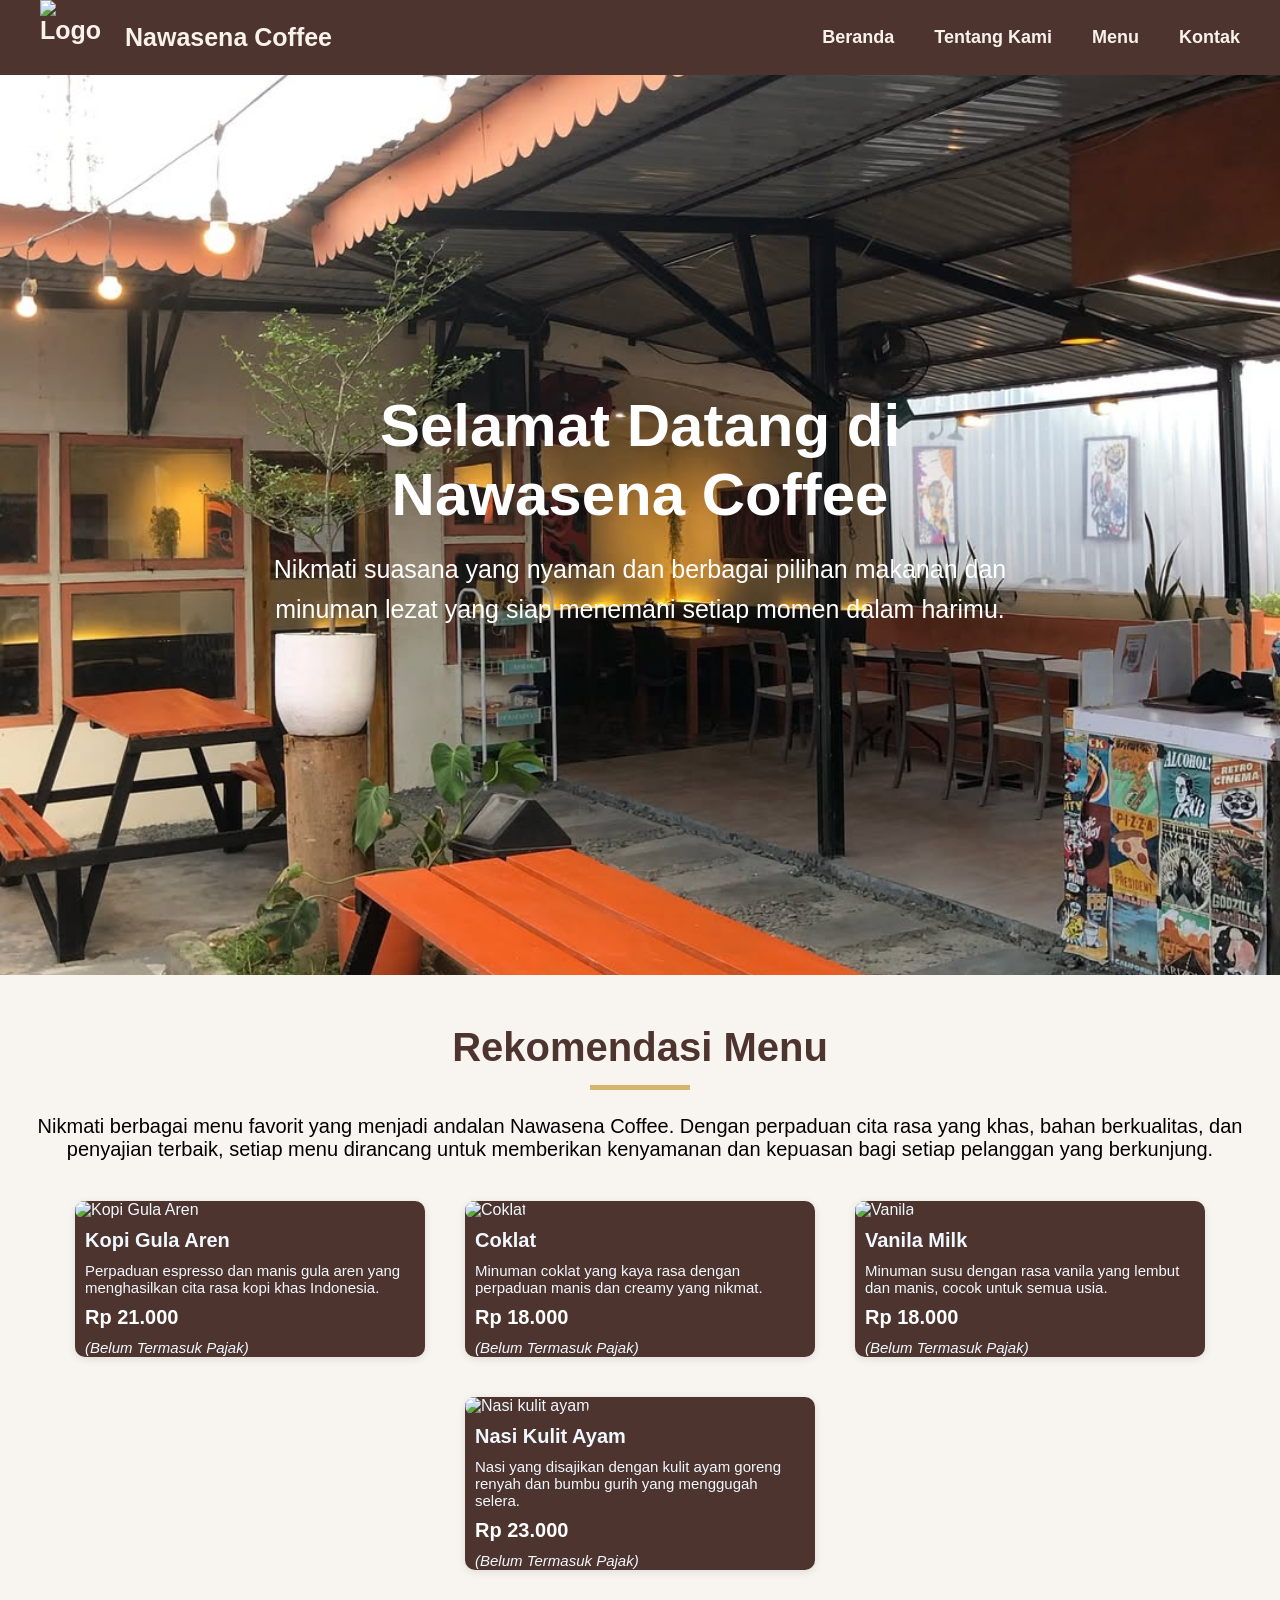
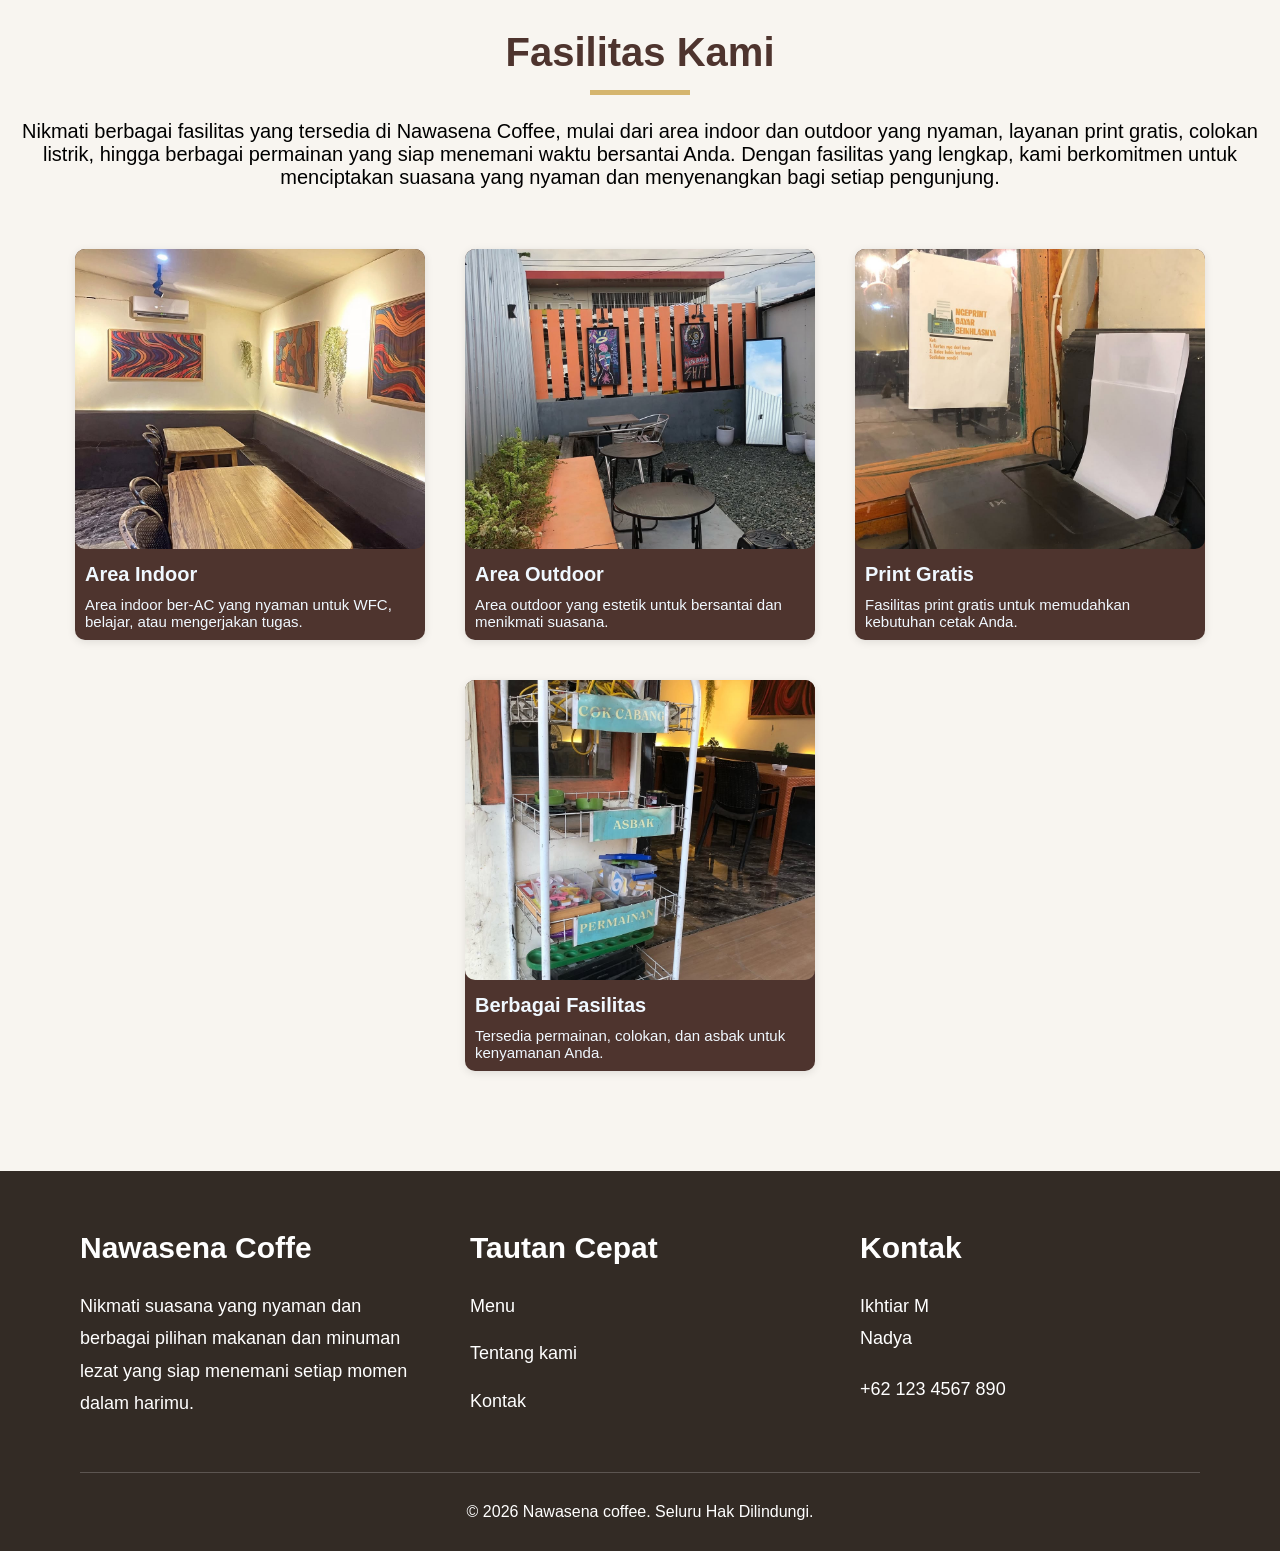
==== commit 827e4e5c: "update" ====
--- a/index.html
+++ b/index.html
@@ -11,7 +11,7 @@
     
     <!-- navbar  -->
     <nav class="navbar">
-        <div class="logo"><img src="logo.png" alt="Logo">Nawasena Coffee</div>
+        <div class="logo"><img src="image\logo.png" alt="Logo">Nawasena Coffee</div>
         <div class="menu-toggle" id="menu-toggle">☰</div>
         <div class="container" id="menuhp">
             <div class="close-menu" id="close-menu">✕</div>
@@ -19,7 +19,7 @@
                 <li><a href="index.html">Beranda</a></li>
                 <li><a href="about.html">Tentang Kami</a></li>
                 <li><a href="menu.html">Menu</a></li>
-                <li><a href="contac.html">Contact Us</a></li>
+                <li><a href="contac.html">Kontak</a></li>
             </ul>
         </div>
     </nav>
@@ -34,7 +34,8 @@
 
     <section id="menu">
         <h2 class="judul-about">Rekomendasi Menu</h2>
-        <p class="penjelasan">Nikmati berbagai menu favorit yang menjadi andalan Nawasena Coffee. Dengan perpaduan cita rasa yang khas, bahan berkualitas, dan penyajian terbaik, setiap menu dirancang untuk memberikan kenyamanan dan kepuasan bagi setiap pelanggan yang berkunjung.</p>
+        <div class="garis"></div>
+        <p class="keterangan">Nikmati berbagai menu favorit yang menjadi andalan Nawasena Coffee. Dengan perpaduan cita rasa yang khas, bahan berkualitas, dan penyajian terbaik, setiap menu dirancang untuk memberikan kenyamanan dan kepuasan bagi setiap pelanggan yang berkunjung.</p>
         <div class="Menu-Favorit">
 
         <figure>
@@ -73,26 +74,31 @@
 
     <section id="fasilitas">
         <h2 class="judul-about">Fasilitas Kami</h2>
-        <p class="penjelasan">Nikmati berbagai fasilitas yang tersedia di Nawasena Coffee, mulai dari area indoor dan outdoor yang nyaman, layanan print gratis, colokan listrik, hingga berbagai permainan yang siap menemani waktu bersantai Anda. Dengan fasilitas yang lengkap, kami berkomitmen untuk menciptakan suasana yang nyaman dan menyenangkan bagi setiap pengunjung.</p>
+        <div class="garis"></div>
+        <p class="keterangan">Nikmati berbagai fasilitas yang tersedia di Nawasena Coffee, mulai dari area indoor dan outdoor yang nyaman, layanan print gratis, colokan listrik, hingga berbagai permainan yang siap menemani waktu bersantai Anda. Dengan fasilitas yang lengkap, kami berkomitmen untuk menciptakan suasana yang nyaman dan menyenangkan bagi setiap pengunjung.</p>
         <div class="about-container">
             <figure>
                 <img src="image\indoor.jpeg" alt="Area Indoor">
                 <p>Area Indoor</p>
+                <div class="penjelasan">Area indoor ber-AC yang nyaman untuk WFC, belajar, atau mengerjakan tugas.</div>
             </figure>
 
             <figure>
                 <img src="image\outdoor.jpeg" alt="Area Outdoor">
                 <p>Area Outdoor</p>
+                <div class="penjelasan">Area outdoor yang estetik untuk bersantai dan menikmati suasana.</div>   
             </figure>
 
             <figure>
                 <img src="image\print.jpeg" alt="Print Gratis">
                 <p>Print Gratis</p>
+                <div class="penjelasan">Fasilitas print gratis untuk memudahkan kebutuhan cetak Anda.</div>
             </figure>
 
             <figure>
                 <img src="image\fasilitas.jpeg" alt="Fasilitas">
                 <p>Berbagai Fasilitas</p>
+                <div class="penjelasan">Tersedia permainan, colokan, dan asbak untuk kenyamanan Anda.</div>
             </figure>
         </div> 
     </section>
@@ -109,7 +115,7 @@
             <ul>
                 <li><a href="Menu.html">Menu</a></li>
                 <li><a href="about.html">Tentang kami</a></li>
-                <li><a href="contac.html">contacs</a></li>
+                <li><a href="contac.html">Kontak</a></li>
             </ul>
             </div>
             <div class="Kontak">
--- a/style.css
+++ b/style.css
@@ -15,7 +15,7 @@
     justify-content: space-between;
     align-items: center;
     padding: 5px 40px;
-    background-color: rgb(101, 67, 42);
+    background-color:#4e342e;
     z-index: 999;
 }
 
@@ -25,7 +25,7 @@
     gap: 10px;
     font-size:25px;
     font-weight: 600;
-    color: #ffffff;
+    color: #F9F2EB;
     
 }
 
@@ -43,7 +43,7 @@
 
 .container ul li a{
     text-decoration: none;
-    color: #ffffff;
+    color: #F9F2EB;
     font-size: 18px;
     font-weight: 600;
 }
@@ -56,12 +56,7 @@
 #home{
     height: 100vh;
 
-    background-image:
-        linear-gradient(
-            rgba(0,0,0,0.5),
-            rgba(0,0,0,0.5)
-        ),
-        url("image\\background beranda.jpeg");
+    background-image:url("image\\background.jpeg");
 
     background-size: cover;
     background-position: center;
@@ -73,7 +68,7 @@
 }
 
 .beranda{
-    text-align: left;
+    text-align: center;
     color: white;
     max-width: 800px;
     padding: 20px;
@@ -83,8 +78,8 @@
     font-family: Arial, Helvetica, sans-serif;
     font-size: 60px;
     margin-bottom: 20px;
-    color: #4e342e;
-    text-align: left;
+    color: #ffffff;
+    text-align: center;
 }
 
 .beranda p{
@@ -104,11 +99,12 @@
     font-weight: bold;
     transition: 0.3s;
 }
-.penjelasan {
-    margin: 50px;
+.keterangan {
+    margin-top: 20px;
     text-align: center;
     font-family: Arial, Helvetica, sans-serif;
     font-size: 20px;
+    margin-bottom : 30px;
 }
 
 .beranda a:hover{
@@ -120,26 +116,50 @@
 .tentang-kami{
     max-width: 1000px;
     margin: 40px auto;
-    padding: 0 20px
+    padding: 0 20px;
 }
 
 .tentang-kami h1{
     text-align: center;
-    margin-bottom: 60px;
+    margin-bottom: 15px;
     font-size: 50px;
     color:#4e342e;
     margin-top: 60px;
 }
 
-.tentang-kami p{
-    text-align: left;
-    font-size: 18px;
-    line-height: 1.8;
-    margin-bottom: 15px;
-}
+.isi-tentang{
+    display: flex;
+    justify-content: space-between;
+    align-items: flex-start;
+    gap: 80px;
+}
+
+.teks-tentang{
+    flex: 1;
+    
+    margin-top: 50px;
+}
+
+.teks-tentang p{
+    margin-top: 20px;
+    margin-bottom: 15px;
+    text-align: justify;
+    margin-left: -65px;
+    font-family: Arial, Helvetica, sans-serif;
+    font-size: 17px;
+}
+
+.isi-tentang img{
+    width: 400px;
+    height: auto;
+    margin-top: -80px; 
+    margin-right: -200px;
+}
+
 .judul-about{
     text-align: center;
-    margin: 50px 0 40px;
+    margin-top: 50px;
+    margin-bottom: 15px;
     color: #4e342e;
     font-size: 40px;
 }
@@ -148,7 +168,8 @@
     flex-wrap: wrap;
     justify-content: center;
     gap: 20px;
-    margin-bottom: 50px;
+    margin-bottom: 90px;
+    margin-top: 50px;
 }
 
 .about-container figure{
@@ -164,10 +185,18 @@
 }
 
 .about-container figure p{
-    font-size: 15px;
-    text-align: center;
+    font-family: Arial, Helvetica, sans-serif;
+    font-size: 20px;
+    text-align: left;
     font-weight: bold;
     font-style: normal;
+}
+
+.penjelasan {
+    font-family: Arial, Helvetica, sans-serif;
+    font-size: 15px;
+    text-align: left;
+    margin: 10px;
 }
 
 /* menu */
@@ -233,6 +262,7 @@
     text-align: center;
     border-radius: 5px;
     cursor: pointer;
+    margin-top: 70px;
     margin-bottom: 20px;
 }
 .daftar-menu {
@@ -274,7 +304,7 @@
     height: 5px;
     background-color: #d5b56e;
     margin: 0 auto;
-    margin-bottom: 40px;
+    margin-bottom: 25px;
 }
 
 
@@ -358,19 +388,26 @@
     text-align: center;
     margin-bottom: 10px;
     cursor: pointer;
-    text-decoration: none;
-    
+    text-decoration: none; 
+    min-height: calc(100vh - 90px);
+    box-sizing: border-box;  
+}
+#contact {
+    background-size: cover;
 }
 
 .contact h1{
     color: #4e342e;
     font-size: 50px;
     font-weight: bold;
+    margin-bottom: 15px;
 }
 
 .subtitle{
     color: #666;
+    font-size: 20px;
     margin-bottom: 40px;
+    margin-top: 30px;
 }
 
 .contact-container{
@@ -386,9 +423,14 @@
     border-radius: 15px;
     box-shadow: 0 5px 15px rgba(0,0,0,0.1);
     transition: 0.3s;
-    margin-top: 45px;
-    margin-bottom: 45px;
-    text-decoration: none;
+    margin-top: 60px;
+    margin-bottom: 30px;
+    text-decoration: none;
+}
+
+.contac a {
+    text-decoration: none;
+    color: inherit;
 }
 
 .contac:hover{
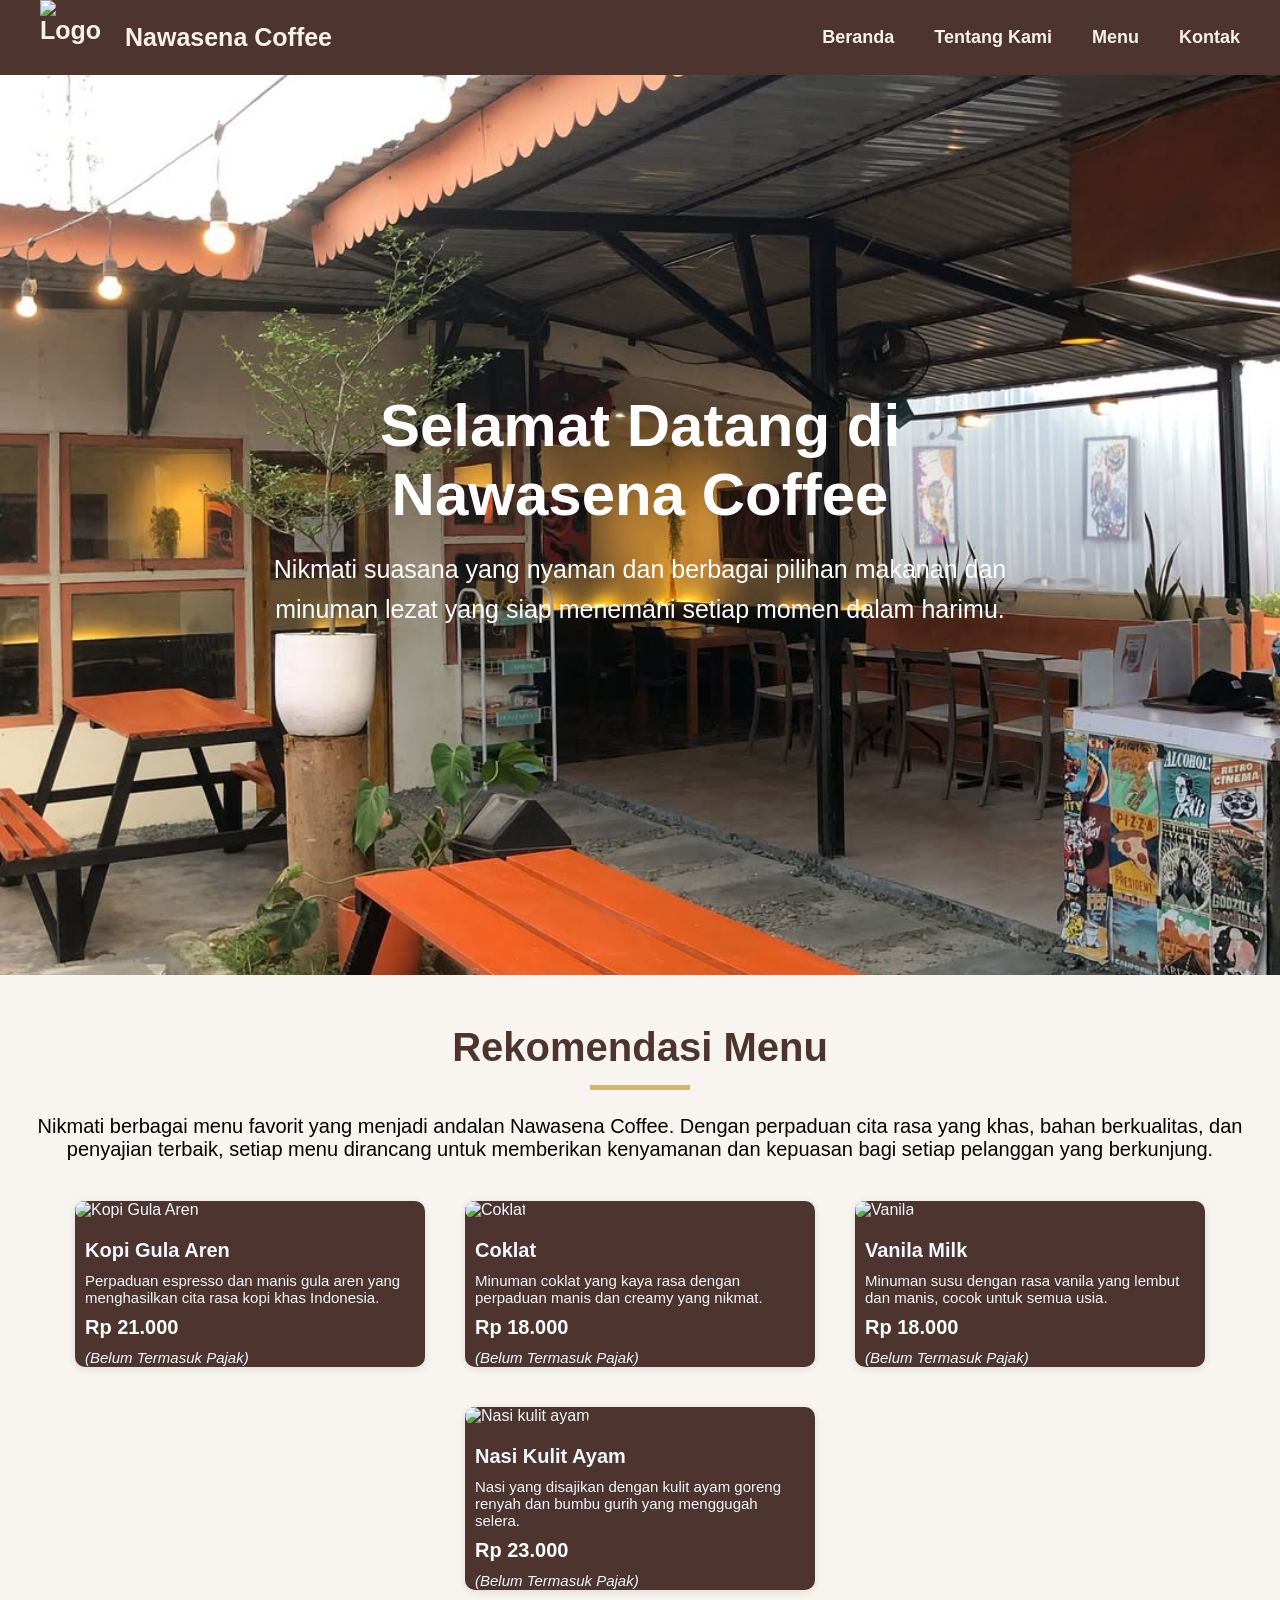
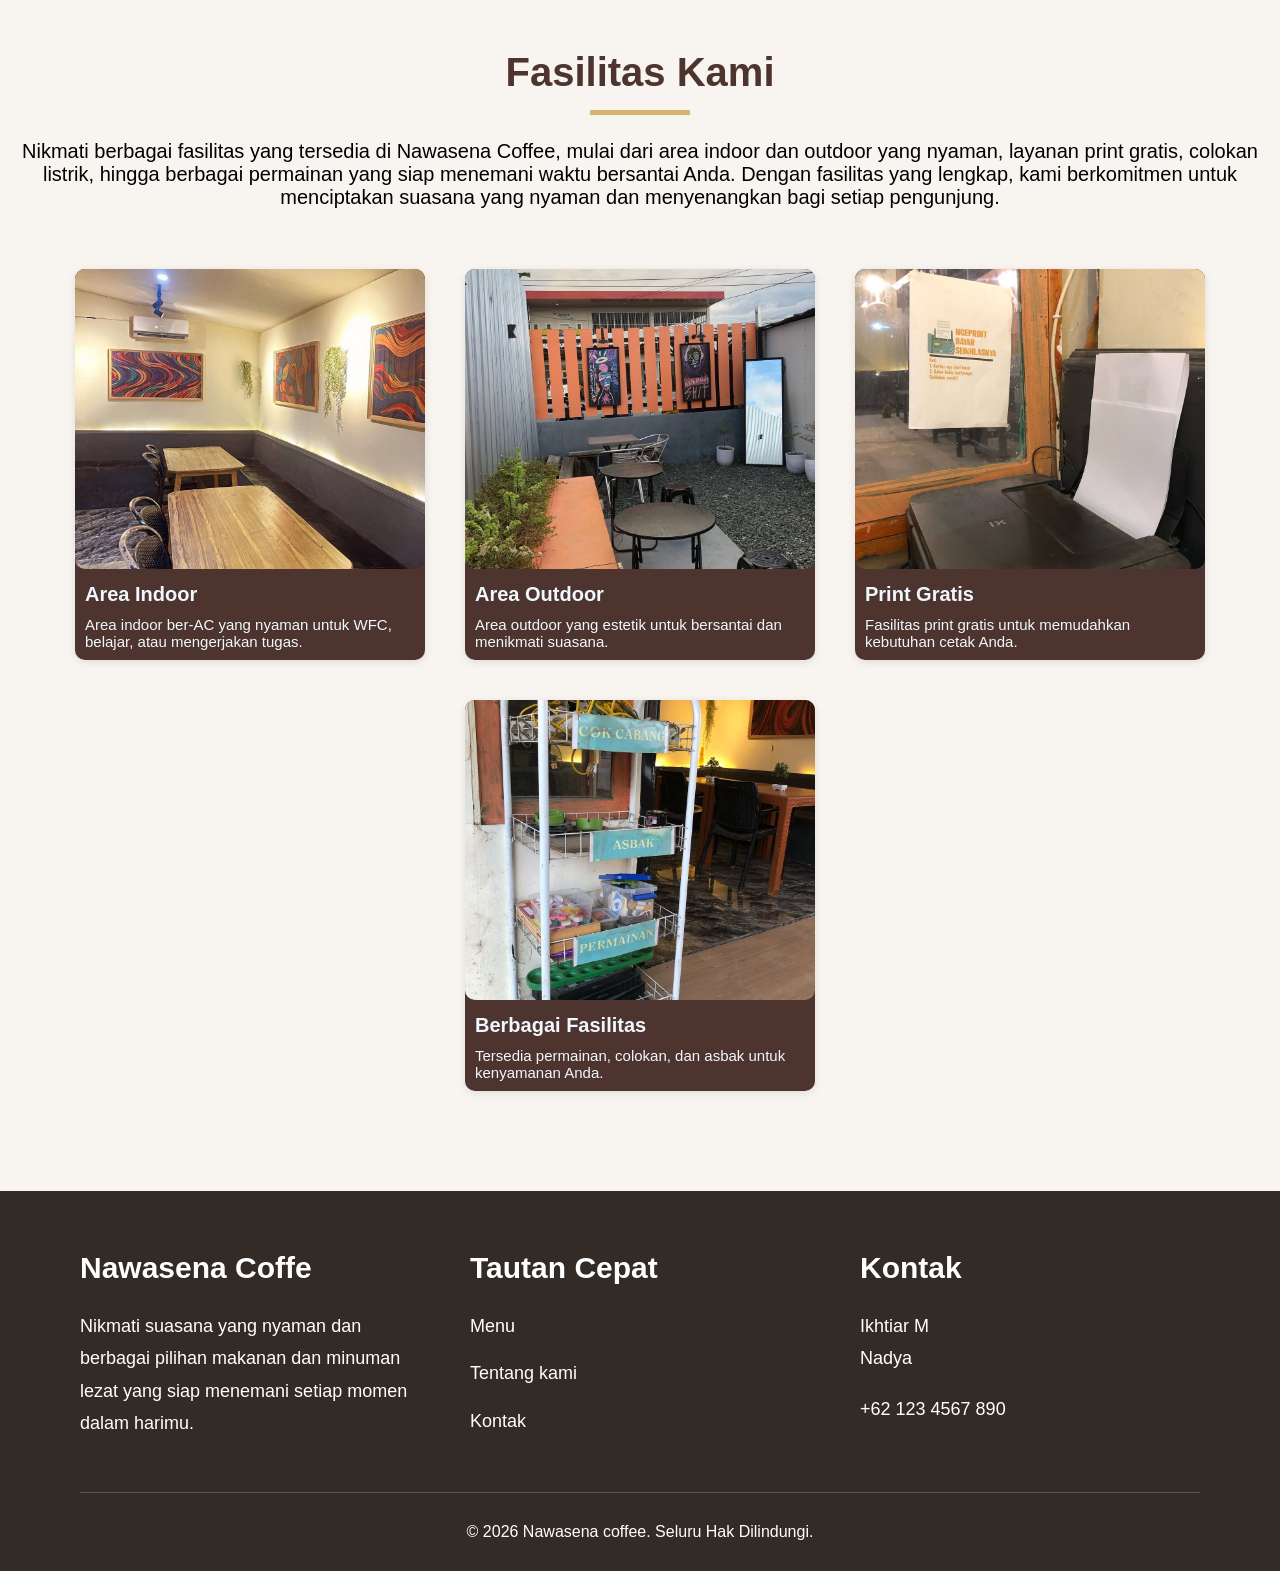
==== commit 2e649551: "Update Terakhir" ====
--- a/index.html
+++ b/index.html
@@ -3,7 +3,7 @@
 <head>
     <meta charset="UTF-8">
     <meta name="viewport" content="width=device-width, initial-scale=1.0">
-    <title>Submission Team 9</title>
+    <title>Nawasena Coffee</title>
     <link rel="icon" href="logo.png">
     <link rel="stylesheet" href="style.css">
 </head>
--- a/style.css
+++ b/style.css
@@ -55,13 +55,10 @@
 /* Beranda */
 #home{
     height: 100vh;
-
     background-image:url("image\\background.jpeg");
-
     background-size: cover;
     background-position: center;
     background-repeat: no-repeat;
-
     display: flex;
     justify-content: center;
     align-items: center;
@@ -88,17 +85,6 @@
     margin-bottom: 30px;
 }
 
-.beranda a{
-    display: inline-block;
-    text-decoration: none;
-    background-color: #c58a5c;
-    color: white;
-    padding: 15px 35px;
-    border-radius: 8px;
-    font-size: 18px;
-    font-weight: bold;
-    transition: 0.3s;
-}
 .keterangan {
     margin-top: 20px;
     text-align: center;
@@ -106,11 +92,6 @@
     font-size: 20px;
     margin-bottom : 30px;
 }
-
-.beranda a:hover{
-    background-color: #a86f44;
-}
-
 
 /* About */
 .tentang-kami{
@@ -122,7 +103,7 @@
 .tentang-kami h1{
     text-align: center;
     margin-bottom: 15px;
-    font-size: 50px;
+    font-size: 40px;
     color:#4e342e;
     margin-top: 60px;
 }
@@ -136,7 +117,6 @@
 
 .teks-tentang{
     flex: 1;
-    
     margin-top: 50px;
 }
 
@@ -163,6 +143,7 @@
     color: #4e342e;
     font-size: 40px;
 }
+
 .about-container{
     display: flex;
     flex-wrap: wrap;
@@ -211,10 +192,12 @@
     background-color: #4e342e;
     color: aliceblue;
     transition: 0.3s;
+    cursor: pointer;
 }
 figure:hover {
     transform: translateY(-8px)
 }
+
 figure img {
     width: 100%;
     height: 300px;
@@ -236,6 +219,7 @@
     font-weight: bold;
     font-size: 20px;
     margin: 10px;
+    padding-top: 10px;
 }
 .Menu-Favorit {
     display: flex;
@@ -256,7 +240,7 @@
     height: 50px;
     margin: 10px;
     background-color: #4e342e;
-    color: white;
+    color: #F9F2EB;
     font-family: Arial, Helvetica, sans-serif;
     font-size: 20px;
     text-align: center;
@@ -265,8 +249,9 @@
     margin-top: 70px;
     margin-bottom: 20px;
 }
+
 .daftar-menu {
-    font-size: 50px;
+    font-size: 40px;
     text-align: center;
     font-weight: bold;
     color: #4e342e;
@@ -398,7 +383,7 @@
 
 .contact h1{
     color: #4e342e;
-    font-size: 50px;
+    font-size: 40px;
     font-weight: bold;
     margin-bottom: 15px;
 }
@@ -480,9 +465,24 @@
 
     .menu-toggle{
         display:block;
-        color:white;
-        font-size:35px;
+        color: #F9F2EB;
+        font-size: 30px;
         cursor:pointer;
+    }
+
+    .logo{
+    display: flex;
+    align-items: center;
+    gap: 10px;
+    font-size:20px;
+    font-weight: 600;
+    color: #F9F2EB;
+    
+    }
+
+    .logo img{
+        width: 50px;
+        height: 50px;
     }
 
     .container{
@@ -505,7 +505,7 @@
         position:absolute;
         top:20px;
         right:30px;
-        font-size:40px;
+        font-size:30px;
         color:#4e342e;
         cursor:pointer;
     }
@@ -521,7 +521,62 @@
 
     .container ul li a{
         color:#4e342e;
-        font-size:28px;
-    }
-}
-
+        font-size:20px;
+    }
+
+    .isi-tentang{
+        flex-direction: column-reverse;
+    }
+
+    .teks-tentang p{
+        margin-left: 10px;
+    }
+
+    .isi-tentang img{
+        margin: 0;
+        margin-left: 85px;
+        width: 200px;
+        margin-bottom: -150px;
+    }
+
+    .contact h1, .tentang-kami h1, .judul-about, .daftar-menu {
+        font-size: 30px;
+    }
+
+    .beranda h1 {
+        font-size: 40px;
+    }
+    .beranda p {
+        font-size: 20px;
+    }
+
+    .garis {
+    width: 75px;
+    height: 4px;
+    }
+
+    .keterangan , .subtitle {
+        font-size: 18px;
+    }
+
+    .diatur h2, .diatur h3 {
+        font-size: 20px;
+    }
+
+    .diatur p, .diatur li, .copy {
+        font-size: 16px;
+    }
+
+    .contac h2 {
+        font-size: 20px;
+    }
+    #Pilihan {
+        width: 120px;
+        height: 35px;
+        font-size: 14px;
+    }
+
+    
+
+}
+
